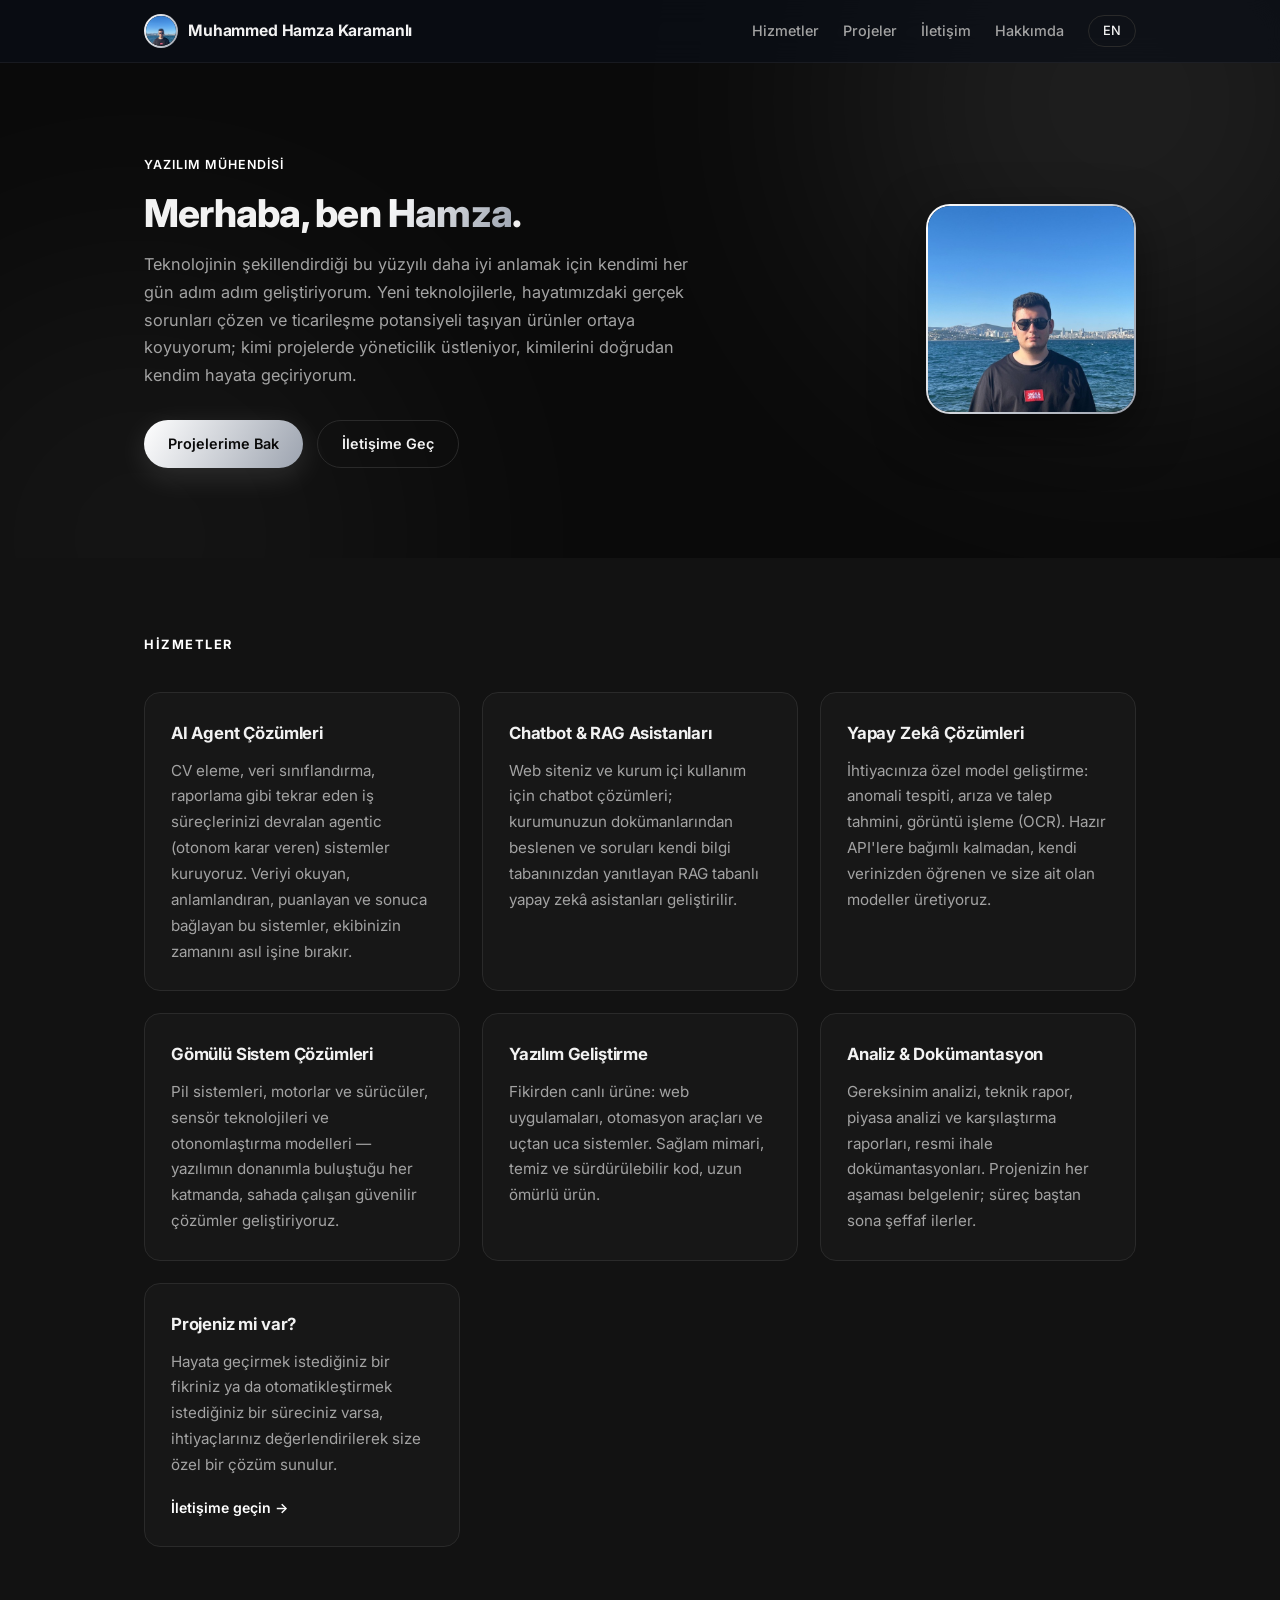
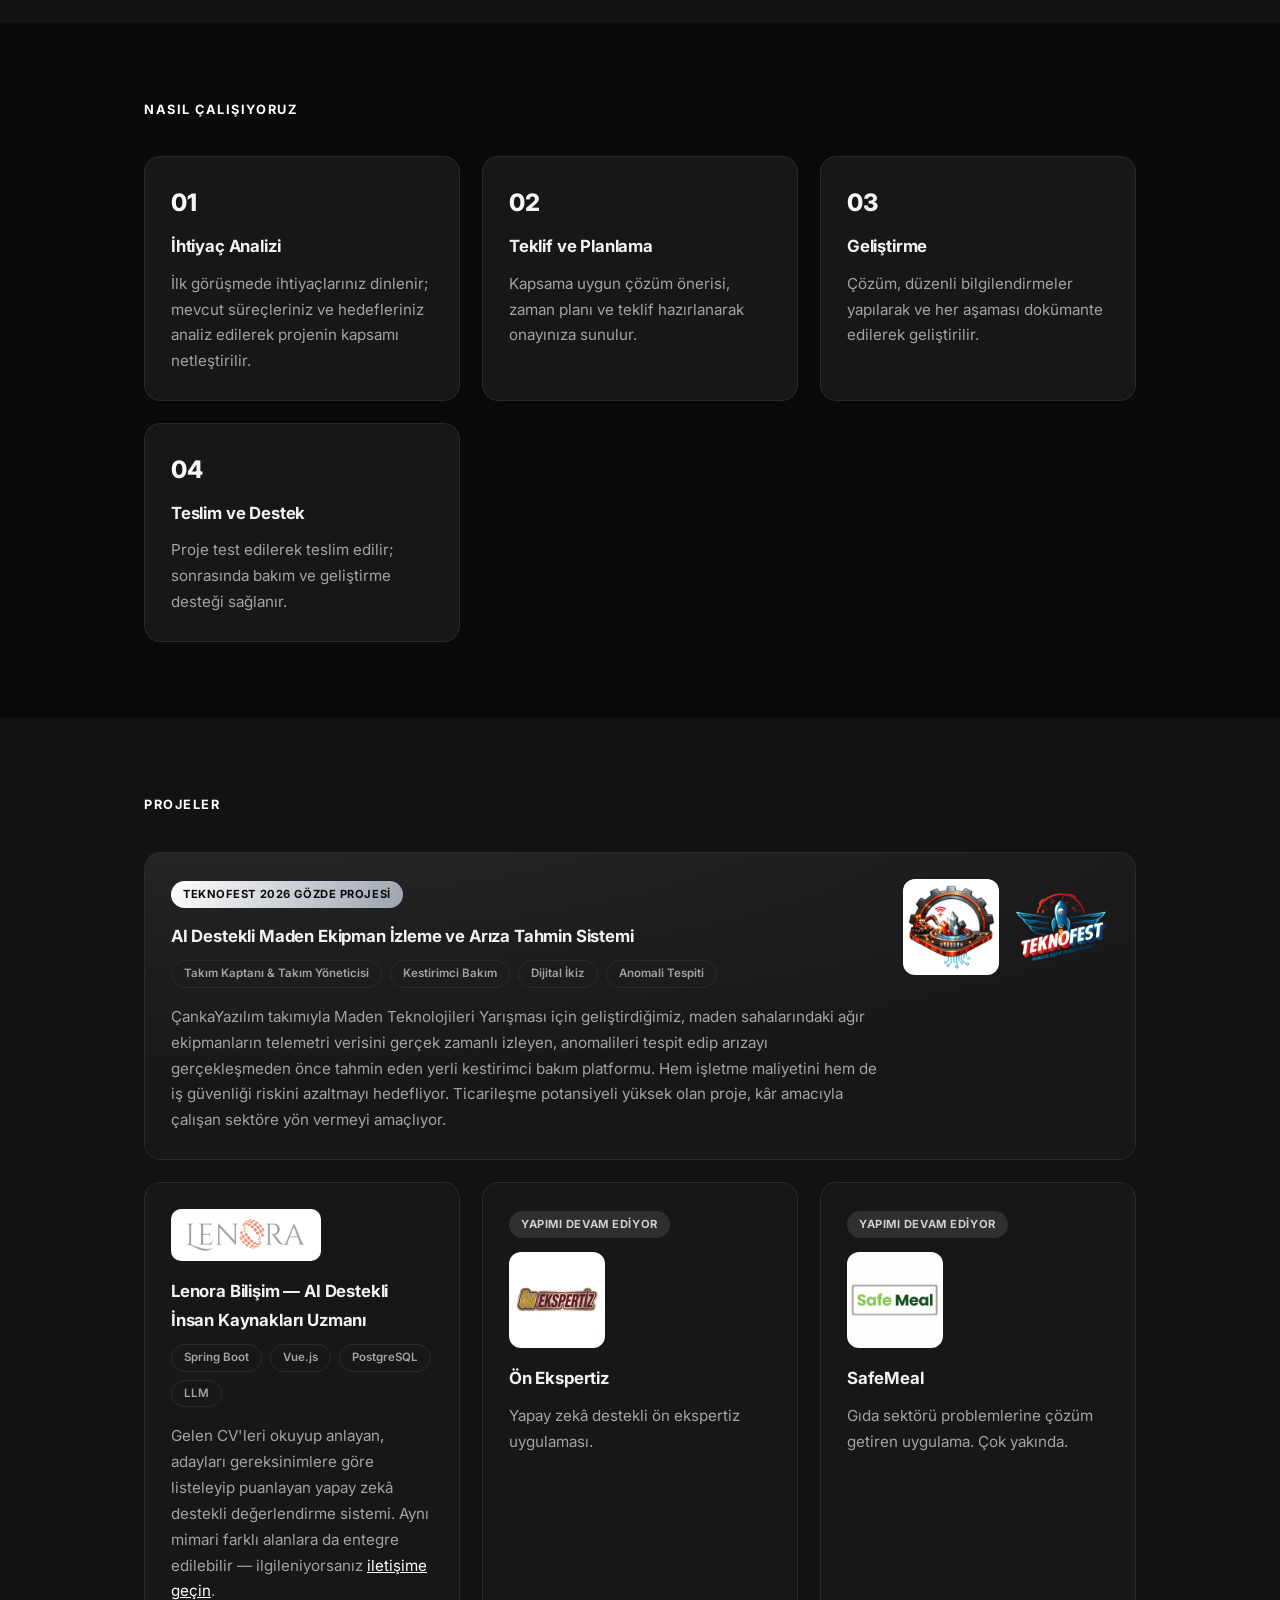
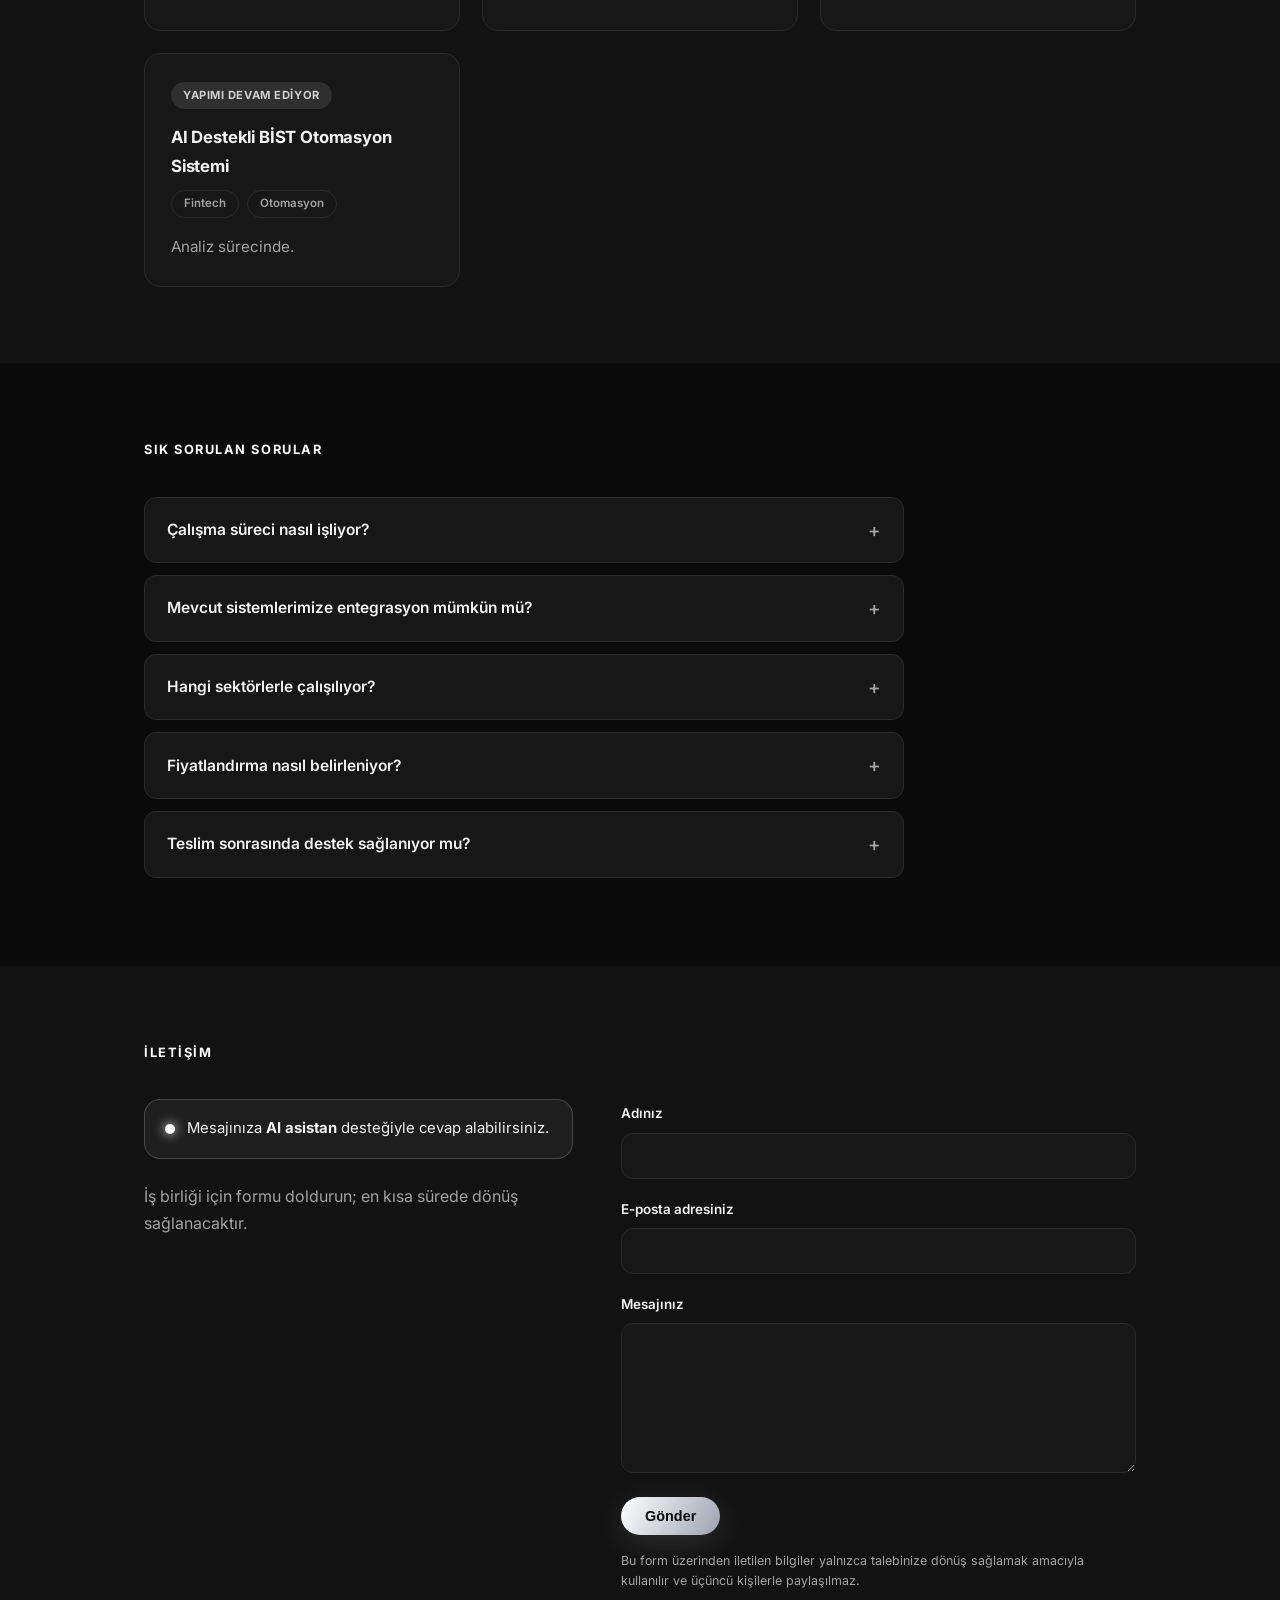
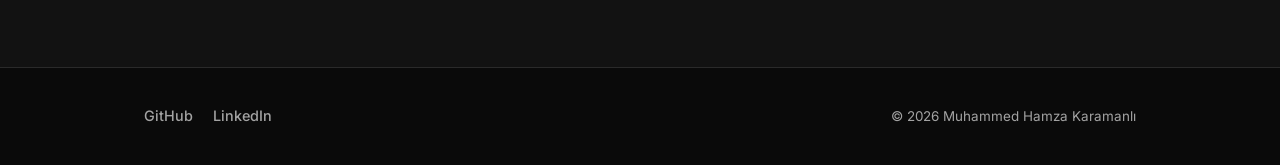
==== index.html @ 54dc90e9 "Kişisel website ilk sürüm: hizmetler, projeler, SSS, iletişim (TR+EN) Co-Authored-By: Claude Fable 5" ====
<!DOCTYPE html>
<html lang="tr">
<head>
  <meta charset="UTF-8">
  <meta name="viewport" content="width=device-width, initial-scale=1.0">
  <title>Muhammed Hamza Karamanlı</title>
  <meta name="description" content="Muhammed Hamza Karamanlı — Yazılım & Yapay Zekâ Çözümleri. AI agent sistemleri, chatbot & RAG asistanları, gömülü sistemler ve yazılım geliştirme hizmetleri.">
  <meta property="og:title" content="Muhammed Hamza Karamanlı — Yazılım &amp; Yapay Zekâ Çözümleri">
  <meta property="og:description" content="AI agent sistemleri, chatbot &amp; RAG asistanları, gömülü sistemler ve yazılım geliştirme hizmetleri.">
  <meta property="og:type" content="website">
  <meta property="og:url" content="https://krmnlhmza.github.io/">
  <meta property="og:image" content="https://krmnlhmza.github.io/assets/profil.jpg">
  <meta name="twitter:card" content="summary">
  <link rel="icon" type="image/svg+xml" href="assets/logo.svg">
  <link rel="preconnect" href="https://fonts.googleapis.com">
  <link rel="preconnect" href="https://fonts.gstatic.com" crossorigin>
  <link href="https://fonts.googleapis.com/css2?family=Inter:wght@400;500;600;700;800&display=swap" rel="stylesheet">
  <link rel="stylesheet" href="style.css">
</head>
<body>

<nav>
  <div class="container">
    <a class="brand" href="#">
      <img src="assets/profil.jpg" alt="Muhammed Hamza Karamanlı">
      Muhammed Hamza Karamanlı
    </a>
    <a href="#hizmetler">Hizmetler</a>
    <a href="#projeler">Projeler</a>
    <a href="#iletisim">İletişim</a>
    <a href="hakkimda.html">Hakkımda</a>
    <a class="lang" href="en/">EN</a>
  </div>
</nav>

<header class="hero">
  <div class="glow glow-1"></div>
  <div class="glow glow-2"></div>
  <div class="container hero-inner">
    <div class="hero-text">
      <span class="eyebrow">Yazılım Mühendisi</span>
      <h1>Merhaba, ben <span class="grad">Hamza</span>.</h1>
      <p class="subtitle">Teknolojinin şekillendirdiği bu yüzyılı daha iyi anlamak için kendimi her gün adım adım geliştiriyorum. Yeni teknolojilerle, hayatımızdaki gerçek sorunları çözen ve ticarileşme potansiyeli taşıyan ürünler ortaya koyuyorum; kimi projelerde yöneticilik üstleniyor, kimilerini doğrudan kendim hayata geçiriyorum.</p>
      <div class="cta">
        <a class="btn btn-primary" href="#projeler">Projelerime Bak</a>
        <a class="btn btn-ghost" href="#iletisim">İletişime Geç</a>
      </div>
    </div>
    <img class="profile-photo" src="assets/profil.jpg" alt="Muhammed Hamza Karamanlı">
  </div>
</header>

<section id="hizmetler" class="alt">
  <div class="container">
    <div class="section-head reveal">
      <div class="kicker">Hizmetler</div>
    </div>
    <div class="grid">
      <div class="card reveal">
        <h3>AI Agent Çözümleri</h3>
        <p class="desc">CV eleme, veri sınıflandırma, raporlama gibi tekrar eden iş süreçlerinizi devralan agentic (otonom karar veren) sistemler kuruyoruz. Veriyi okuyan, anlamlandıran, puanlayan ve sonuca bağlayan bu sistemler, ekibinizin zamanını asıl işine bırakır.</p>
      </div>
      <div class="card reveal">
        <h3>Chatbot &amp; RAG Asistanları</h3>
        <p class="desc">Web siteniz ve kurum içi kullanım için chatbot çözümleri; kurumunuzun dokümanlarından beslenen ve soruları kendi bilgi tabanınızdan yanıtlayan RAG tabanlı yapay zekâ asistanları geliştirilir.</p>
      </div>
      <div class="card reveal">
        <h3>Yapay Zekâ Çözümleri</h3>
        <p class="desc">İhtiyacınıza özel model geliştirme: anomali tespiti, arıza ve talep tahmini, görüntü işleme (OCR). Hazır API'lere bağımlı kalmadan, kendi verinizden öğrenen ve size ait olan modeller üretiyoruz.</p>
      </div>
      <div class="card reveal">
        <h3>Gömülü Sistem Çözümleri</h3>
        <p class="desc">Pil sistemleri, motorlar ve sürücüler, sensör teknolojileri ve otonomlaştırma modelleri — yazılımın donanımla buluştuğu her katmanda, sahada çalışan güvenilir çözümler geliştiriyoruz.</p>
      </div>
      <div class="card reveal">
        <h3>Yazılım Geliştirme</h3>
        <p class="desc">Fikirden canlı ürüne: web uygulamaları, otomasyon araçları ve uçtan uca sistemler. Sağlam mimari, temiz ve sürdürülebilir kod, uzun ömürlü ürün.</p>
      </div>
      <div class="card reveal">
        <h3>Analiz &amp; Dokümantasyon</h3>
        <p class="desc">Gereksinim analizi, teknik rapor, piyasa analizi ve karşılaştırma raporları, resmi ihale dokümantasyonları. Projenizin her aşaması belgelenir; süreç baştan sona şeffaf ilerler.</p>
      </div>
      <div class="card reveal">
        <h3>Projeniz mi var?</h3>
        <p class="desc">Hayata geçirmek istediğiniz bir fikriniz ya da otomatikleştirmek istediğiniz bir süreciniz varsa, ihtiyaçlarınız değerlendirilerek size özel bir çözüm sunulur.</p>
        <div class="links"><a href="#iletisim">İletişime geçin →</a></div>
      </div>
    </div>
  </div>
</section>

<section id="surec">
  <div class="container">
    <div class="section-head reveal">
      <div class="kicker">Nasıl Çalışıyoruz</div>
    </div>
    <div class="grid">
      <div class="card reveal">
        <div class="step-num">01</div>
        <h3>İhtiyaç Analizi</h3>
        <p class="desc">İlk görüşmede ihtiyaçlarınız dinlenir; mevcut süreçleriniz ve hedefleriniz analiz edilerek projenin kapsamı netleştirilir.</p>
      </div>
      <div class="card reveal">
        <div class="step-num">02</div>
        <h3>Teklif ve Planlama</h3>
        <p class="desc">Kapsama uygun çözüm önerisi, zaman planı ve teklif hazırlanarak onayınıza sunulur.</p>
      </div>
      <div class="card reveal">
        <div class="step-num">03</div>
        <h3>Geliştirme</h3>
        <p class="desc">Çözüm, düzenli bilgilendirmeler yapılarak ve her aşaması dokümante edilerek geliştirilir.</p>
      </div>
      <div class="card reveal">
        <div class="step-num">04</div>
        <h3>Teslim ve Destek</h3>
        <p class="desc">Proje test edilerek teslim edilir; sonrasında bakım ve geliştirme desteği sağlanır.</p>
      </div>
    </div>
  </div>
</section>

<section id="projeler" class="alt">
  <div class="container">
    <div class="section-head reveal">
      <div class="kicker">Projeler</div>
    </div>
    <div class="grid">

      <div class="card featured reveal">
        <div class="card-top">
          <div class="text">
            <div><span class="badge">TEKNOFEST 2026 Gözde Projesi</span></div>
            <h3>AI Destekli Maden Ekipman İzleme ve Arıza Tahmin Sistemi</h3>
            <div class="chips">
              <span class="chip">Takım Kaptanı &amp; Takım Yöneticisi</span>
              <span class="chip">Kestirimci Bakım</span>
              <span class="chip">Dijital İkiz</span>
              <span class="chip">Anomali Tespiti</span>
            </div>
            <p class="desc">ÇankaYazılım takımıyla Maden Teknolojileri Yarışması için geliştirdiğimiz, maden sahalarındaki ağır ekipmanların telemetri verisini gerçek zamanlı izleyen, anomalileri tespit edip arızayı gerçekleşmeden önce tahmin eden yerli kestirimci bakım platformu. Hem işletme maliyetini hem de iş güvenliği riskini azaltmayı hedefliyor. Ticarileşme potansiyeli yüksek olan proje, kâr amacıyla çalışan sektöre yön vermeyi amaçlıyor.</p>
          </div>
          <div class="logo-row">
            <img class="project-logo" src="assets/maden-proje-logo.jpg" alt="Proje logosu">
            <img class="project-logo" src="assets/teknofest-logo.png" alt="TEKNOFEST logosu">
          </div>
        </div>
      </div>

      <div class="card reveal">
        <img class="company-logo card-logo-top" src="assets/lenora-logo.png" alt="Lenora Bilişim logosu">
        <h3>Lenora Bilişim — AI Destekli İnsan Kaynakları Uzmanı</h3>
        <div class="chips">
          <span class="chip">Spring Boot</span>
          <span class="chip">Vue.js</span>
          <span class="chip">PostgreSQL</span>
          <span class="chip">LLM</span>
        </div>
        <p class="desc">Gelen CV'leri okuyup anlayan, adayları gereksinimlere göre listeleyip puanlayan yapay zekâ destekli değerlendirme sistemi. Aynı mimari farklı alanlara da entegre edilebilir — ilgileniyorsanız <a href="#iletisim" style="color: var(--accent);">iletişime geçin</a>.</p>
      </div>

      <div class="card reveal">
        <div><span class="badge soft">Yapımı Devam Ediyor</span></div>
        <img class="project-logo card-logo-top" src="assets/on-ekspertiz-logo.png" alt="Ön Ekspertiz logosu">
        <h3>Ön Ekspertiz</h3>
        <p class="desc">Yapay zekâ destekli ön ekspertiz uygulaması.</p>
      </div>

      <div class="card reveal">
        <div><span class="badge soft">Yapımı Devam Ediyor</span></div>
        <img class="project-logo card-logo-top" src="assets/safemeal-logo.png" alt="SafeMeal logosu">
        <h3>SafeMeal</h3>
        <p class="desc">Gıda sektörü problemlerine çözüm getiren uygulama. Çok yakında.</p>
      </div>

      <div class="card reveal">
        <div><span class="badge soft">Yapımı Devam Ediyor</span></div>
        <h3>AI Destekli BİST Otomasyon Sistemi</h3>
        <div class="chips">
          <span class="chip">Fintech</span>
          <span class="chip">Otomasyon</span>
        </div>
        <p class="desc">Analiz sürecinde.</p>
      </div>

    </div>
  </div>
</section>

<section id="sss">
  <div class="container">
    <div class="section-head reveal">
      <div class="kicker">Sık Sorulan Sorular</div>
    </div>
    <div class="reveal" style="max-width: 760px;">
      <details class="faq">
        <summary>Çalışma süreci nasıl işliyor?</summary>
        <p>Süreç ihtiyaç analiziyle başlar; kapsam netleştikten sonra teklif sunulur ve onay sonrasında geliştirme aşamasına geçilir. Detaylar için "Nasıl Çalışıyoruz" bölümünü inceleyebilirsiniz.</p>
      </details>
      <details class="faq">
        <summary>Mevcut sistemlerimize entegrasyon mümkün mü?</summary>
        <p>Evet. Çözümler, kullanmakta olduğunuz yazılım ve donanım altyapısına entegre edilecek şekilde tasarlanır.</p>
      </details>
      <details class="faq">
        <summary>Hangi sektörlerle çalışılıyor?</summary>
        <p>Çözümler sektörden bağımsızdır; bugüne kadar madencilik, insan kaynakları, gıda ve finans alanlarında projeler geliştirilmiştir.</p>
      </details>
      <details class="faq">
        <summary>Fiyatlandırma nasıl belirleniyor?</summary>
        <p>Fiyat, ihtiyaç analizi sonrasında projenin kapsamına ve süresine göre belirlenir; her proje için özel teklif sunulur.</p>
      </details>
      <details class="faq">
        <summary>Teslim sonrasında destek sağlanıyor mu?</summary>
        <p>Evet. Teslim sonrasında bakım, hata giderme ve geliştirme desteği sağlanır.</p>
      </details>
    </div>
  </div>
</section>

<section id="iletisim" class="alt">
  <div class="container">
    <div class="section-head reveal">
      <div class="kicker">İletişim</div>
    </div>
    <div class="contact-wrap">
      <div class="reveal">
        <div class="note">
          <span class="dot"></span>
          <span>Mesajınıza <strong>AI asistan</strong> desteğiyle cevap alabilirsiniz.</span>
        </div>
        <p>İş birliği için formu doldurun; en kısa sürede dönüş sağlanacaktır.</p>
      </div>
      <!-- Formspree: https://formspree.io adresinden ücretsiz hesap açıp form ID'nizi aşağıdaki action'a yazın -->
      <form class="reveal" action="https://formspree.io/f/FORM_ID_BURAYA" method="POST">
        <div>
          <label for="name">Adınız</label>
          <input type="text" id="name" name="name" required>
        </div>
        <div>
          <label for="email">E-posta adresiniz</label>
          <input type="email" id="email" name="email" required>
        </div>
        <div>
          <label for="message">Mesajınız</label>
          <textarea id="message" name="message" required></textarea>
        </div>
        <button class="btn btn-primary" type="submit">Gönder</button>
        <p class="form-note">Bu form üzerinden iletilen bilgiler yalnızca talebinize dönüş sağlamak amacıyla kullanılır ve üçüncü kişilerle paylaşılmaz.</p>
      </form>
    </div>
  </div>
</section>

<footer>
  <div class="container">
    <a href="https://github.com/krmnlhmza" target="_blank" rel="noopener">GitHub</a>
    <a href="https://www.linkedin.com/in/krmnlhmza" target="_blank" rel="noopener">LinkedIn</a>
    <span class="copy">© 2026 Muhammed Hamza Karamanlı</span>
  </div>
</footer>

<script>
  const observer = new IntersectionObserver((entries) => {
    entries.forEach((e) => {
      if (e.isIntersecting) {
        e.target.classList.add("visible");
        observer.unobserve(e.target);
      }
    });
  }, { threshold: 0.12 });
  document.querySelectorAll(".reveal").forEach((el) => observer.observe(el));
</script>

</body>
</html>
---- style.css ----
/* Modern koyu tema portföy — Muhammed Hamza Karamanlı */
:root {
  --bg: #0a0a0a;
  --bg-soft: #121212;
  --card: #171717;
  --card-border: #2a2a2a;
  --text: #f2f2f2;
  --muted: #a3a3a3;
  --accent: #ffffff;
  --accent-2: #cfcfcf;
  --gradient: linear-gradient(120deg, #ffffff, #9ca3af);
  --maxw: 1040px;
  --radius: 16px;
}

* { box-sizing: border-box; margin: 0; padding: 0; }

html { scroll-behavior: smooth; }

body {
  font-family: "Inter", "Segoe UI", -apple-system, BlinkMacSystemFont, sans-serif;
  background: var(--bg);
  color: var(--text);
  line-height: 1.7;
  font-size: 16px;
  overflow-x: hidden;
}

::selection { background: rgba(255, 255, 255, .25); }

.container {
  max-width: var(--maxw);
  margin: 0 auto;
  padding: 0 24px;
  width: 100%;
}

/* ---------- Nav ---------- */
nav {
  position: fixed;
  top: 0; left: 0; right: 0;
  z-index: 100;
  backdrop-filter: blur(14px);
  -webkit-backdrop-filter: blur(14px);
  background: rgba(11, 15, 23, .72);
  border-bottom: 1px solid rgba(255, 255, 255, .06);
}

nav .container {
  display: flex;
  align-items: center;
  gap: 8px 24px;
  height: 62px;
  flex-wrap: wrap;
}

nav .brand {
  display: inline-flex;
  align-items: center;
  gap: 10px;
  font-weight: 700;
  font-size: .98rem;
  letter-spacing: -.01em;
  text-decoration: none;
  color: var(--text);
  margin-right: auto;
}

nav .brand img {
  height: 34px;
  width: 34px;
  border-radius: 50%;
  object-fit: cover;
  border: 2px solid transparent;
  background:
    linear-gradient(var(--bg), var(--bg)) padding-box,
    var(--gradient) border-box;
}

nav a {
  color: var(--muted);
  text-decoration: none;
  font-size: .9rem;
  font-weight: 500;
  transition: color .2s;
}

nav a:hover { color: var(--text); }

nav .lang {
  border: 1px solid var(--card-border);
  border-radius: 999px;
  padding: 4px 14px;
  color: var(--text);
  font-size: .8rem;
  transition: border-color .2s, background .2s;
}

nav .lang:hover { border-color: var(--accent); background: rgba(255,255,255,.06); }

/* ---------- Hero ---------- */
header.hero {
  position: relative;
  padding: 150px 0 90px;
  overflow: hidden;
}

.glow {
  position: absolute;
  width: 560px; height: 560px;
  border-radius: 50%;
  filter: blur(130px);
  opacity: .1;
  pointer-events: none;
}

.glow-1 { background: #d4d4d4; top: -180px; right: -120px; }
.glow-2 { background: #737373; bottom: -260px; left: -140px; }

.hero-inner {
  display: flex;
  align-items: center;
  gap: 56px;
  position: relative;
  z-index: 1;
}

.hero-text { flex: 1; }

.eyebrow {
  display: inline-block;
  font-size: .78rem;
  font-weight: 600;
  letter-spacing: .08em;
  text-transform: uppercase;
  color: var(--accent);
  margin-bottom: 14px;
}

.hero-text h1 {
  font-size: clamp(1.45rem, 4.2vw, 2.4rem);
  font-weight: 800;
  letter-spacing: -.02em;
  line-height: 1.25;
  margin-bottom: 14px;
}

.hero-text h1 .grad {
  background: var(--gradient);
  -webkit-background-clip: text;
  background-clip: text;
  color: transparent;
  white-space: nowrap;
}

.hero-text .subtitle {
  color: var(--muted);
  font-size: 1.02rem;
  max-width: 560px;
  margin-bottom: 30px;
}

.profile-photo {
  width: 210px;
  height: 210px;
  object-fit: cover;
  border-radius: 24px;
  border: 2px solid transparent;
  background:
    linear-gradient(var(--bg), var(--bg)) padding-box,
    var(--gradient) border-box;
  box-shadow: 0 18px 50px rgba(0, 0, 0, .5);
  flex-shrink: 0;
}

.cta {
  display: flex;
  gap: 14px;
  flex-wrap: wrap;
}

.btn {
  display: inline-flex;
  align-items: center;
  gap: 8px;
  padding: 11px 24px;
  border-radius: 999px;
  font-weight: 600;
  font-size: .9rem;
  text-decoration: none;
  transition: transform .2s, box-shadow .2s, background .2s, border-color .2s;
}

.btn-primary {
  background: var(--gradient);
  color: #0a0a0a;
  box-shadow: 0 8px 30px rgba(255, 255, 255, .12);
}

.btn-primary:hover { transform: translateY(-2px); box-shadow: 0 12px 36px rgba(255,255,255,.2); }

.btn-ghost {
  border: 1px solid var(--card-border);
  color: var(--text);
}

.btn-ghost:hover { border-color: var(--accent); background: rgba(255,255,255,.06); transform: translateY(-2px); }

/* ---------- Bölümler ---------- */
section {
  padding: 76px 0;
  scroll-margin-top: 66px;
}

section.alt { background: var(--bg-soft); }

.section-head { margin-bottom: 36px; }

.section-head .kicker {
  font-size: .8rem;
  font-weight: 700;
  letter-spacing: .12em;
  text-transform: uppercase;
  color: var(--accent);
}

p { color: var(--muted); }

p strong, li strong { color: var(--text); }

/* ---------- Kartlar ---------- */
.grid {
  display: grid;
  grid-template-columns: repeat(auto-fit, minmax(300px, 1fr));
  gap: 22px;
}

.card {
  background: var(--card);
  border: 1px solid var(--card-border);
  border-radius: var(--radius);
  padding: 26px;
  transition: transform .25s, border-color .25s, box-shadow .25s;
  display: flex;
  flex-direction: column;
}

.card:hover {
  transform: translateY(-5px);
  border-color: rgba(255, 255, 255, .35);
  box-shadow: 0 18px 44px rgba(0, 0, 0, .45);
}

.card.featured {
  grid-column: 1 / -1;
  background:
    radial-gradient(1200px 300px at 10% -20%, rgba(255,255,255,.07), transparent),
    var(--card);
}

.card h3 {
  font-size: 1.05rem;
  font-weight: 700;
  letter-spacing: -.01em;
  margin-bottom: 10px;
  color: var(--text);
}

.card .desc { flex: 1; margin-bottom: 18px; font-size: .95rem; }

.card .desc:last-child { margin-bottom: 0; }

.card-top {
  display: flex;
  align-items: flex-start;
  justify-content: space-between;
  gap: 20px;
}

.card-top .text { flex: 1; min-width: 220px; }

.project-logo {
  height: 96px;
  width: auto;
  max-width: 150px;
  object-fit: contain;
  border-radius: 12px;
  flex-shrink: 0;
}

.logo-row {
  display: flex;
  align-items: center;
  gap: 14px;
  flex-shrink: 0;
}

.badge {
  display: inline-block;
  font-size: .7rem;
  font-weight: 700;
  letter-spacing: .05em;
  text-transform: uppercase;
  background: var(--gradient);
  color: #0a0a0a;
  border-radius: 999px;
  padding: 4px 12px;
  margin-bottom: 14px;
}

.badge.soft {
  background: rgba(255, 255, 255, .1);
  color: var(--accent-2);
}

.chips { display: flex; flex-wrap: wrap; gap: 8px; margin-bottom: 16px; }

.chip {
  font-size: .72rem;
  font-weight: 600;
  color: var(--muted);
  border: 1px solid var(--card-border);
  border-radius: 999px;
  padding: 3px 12px;
}

.card .links { display: flex; gap: 18px; flex-wrap: wrap; }

.card .links a {
  color: var(--accent);
  font-weight: 600;
  font-size: .88rem;
  text-decoration: none;
}

.card .links a:hover { text-decoration: underline; }

/* Kart içi üstte duran logo */
.card-logo-top {
  align-self: flex-start;
  margin-bottom: 16px;
}

/* ---------- Süreç adımları ---------- */
.step-num {
  font-size: 1.5rem;
  font-weight: 800;
  background: var(--gradient);
  -webkit-background-clip: text;
  background-clip: text;
  color: transparent;
  margin-bottom: 8px;
}

/* ---------- SSS ---------- */
details.faq {
  background: var(--card);
  border: 1px solid var(--card-border);
  border-radius: 12px;
  padding: 16px 22px;
  margin-bottom: 12px;
}

details.faq summary {
  cursor: pointer;
  font-weight: 600;
  color: var(--text);
  font-size: .97rem;
  list-style: none;
  display: flex;
  align-items: center;
  justify-content: space-between;
  gap: 16px;
}

details.faq summary::-webkit-details-marker { display: none; }

details.faq summary::after {
  content: "+";
  color: var(--muted);
  font-size: 1.2rem;
  font-weight: 500;
  flex-shrink: 0;
}

details.faq[open] summary::after { content: "−"; }

details.faq p { margin-top: 12px; font-size: .93rem; }

/* ---------- Form alt notu ---------- */
.form-note {
  font-size: .78rem;
  color: var(--muted);
  line-height: 1.6;
}

/* ---------- Zaman çizelgesi (deneyim) ---------- */
.timeline { position: relative; padding-left: 30px; }

.timeline::before {
  content: "";
  position: absolute;
  left: 7px; top: 6px; bottom: 6px;
  width: 2px;
  background: linear-gradient(var(--accent), var(--accent-2));
  border-radius: 2px;
  opacity: .5;
}

.timeline .item { position: relative; padding-bottom: 36px; }

.timeline .item:last-child { padding-bottom: 0; }

.timeline .item::before {
  content: "";
  position: absolute;
  left: -30px; top: 7px;
  width: 16px; height: 16px;
  border-radius: 50%;
  background: var(--bg);
  border: 3px solid var(--accent);
}

.timeline .item-row {
  display: flex;
  align-items: center;
  justify-content: space-between;
  gap: 20px;
}

.company-logo {
  height: 52px;
  width: auto;
  max-width: 150px;
  object-fit: contain;
  border-radius: 10px;
  flex-shrink: 0;
  background: #ffffff;
  padding: 6px 12px;
}

.timeline h3 { font-size: 1.02rem; font-weight: 700; color: var(--text); }

.timeline .meta {
  font-size: .84rem;
  color: var(--accent);
  font-weight: 600;
  margin: 4px 0 8px;
}

/* ---------- İletişim ---------- */
.contact-wrap {
  display: grid;
  grid-template-columns: 1fr 1.2fr;
  gap: 48px;
  align-items: start;
}

.note {
  display: flex;
  align-items: flex-start;
  gap: 12px;
  background: rgba(255, 255, 255, .05);
  border: 1px solid rgba(255, 255, 255, .18);
  border-radius: var(--radius);
  padding: 16px 20px;
  color: var(--text);
  font-size: .93rem;
  margin-bottom: 24px;
}

.note .dot {
  flex-shrink: 0;
  width: 10px; height: 10px;
  margin-top: 8px;
  border-radius: 50%;
  background: var(--accent);
  box-shadow: 0 0 12px var(--accent);
  animation: pulse 2s infinite;
}

@keyframes pulse {
  0%, 100% { opacity: 1; }
  50% { opacity: .35; }
}

form { display: flex; flex-direction: column; gap: 16px; }

label { font-size: .84rem; font-weight: 600; color: var(--text); }

input, textarea {
  width: 100%;
  margin-top: 6px;
  padding: 13px 16px;
  background: var(--card);
  border: 1px solid var(--card-border);
  border-radius: 12px;
  color: var(--text);
  font-family: inherit;
  font-size: .93rem;
  transition: border-color .2s, box-shadow .2s;
}

input:focus, textarea:focus {
  outline: none;
  border-color: var(--accent);
  box-shadow: 0 0 0 3px rgba(255, 255, 255, .1);
}

textarea { min-height: 150px; resize: vertical; }

form button {
  align-self: flex-start;
  border: none;
  cursor: pointer;
}

/* ---------- Footer ---------- */
footer {
  border-top: 1px solid var(--card-border);
  padding: 36px 0;
}

footer .container {
  display: flex;
  align-items: center;
  gap: 20px;
  flex-wrap: wrap;
}

footer a {
  color: var(--muted);
  text-decoration: none;
  font-weight: 500;
  font-size: .9rem;
  transition: color .2s;
}

footer a:hover { color: var(--accent); }

footer .copy { margin-left: auto; color: var(--muted); font-size: .84rem; }

/* ---------- Açılış animasyonu ---------- */
.reveal {
  opacity: 0;
  transform: translateY(26px);
  transition: opacity .7s ease, transform .7s ease;
}

.reveal.visible { opacity: 1; transform: none; }

/* ---------- Responsive ---------- */
@media (max-width: 760px) {
  .contact-wrap { grid-template-columns: 1fr; gap: 28px; }
  header.hero { padding: 130px 0 70px; }
  .hero-inner { flex-direction: column-reverse; align-items: flex-start; gap: 30px; }
  .profile-photo { width: 150px; height: 150px; }
  nav .container { height: auto; padding-top: 12px; padding-bottom: 12px; }
  section { padding: 56px 0; scroll-margin-top: 110px; }
  .card-top { flex-direction: column-reverse; }
  .project-logo { height: 72px; }
}
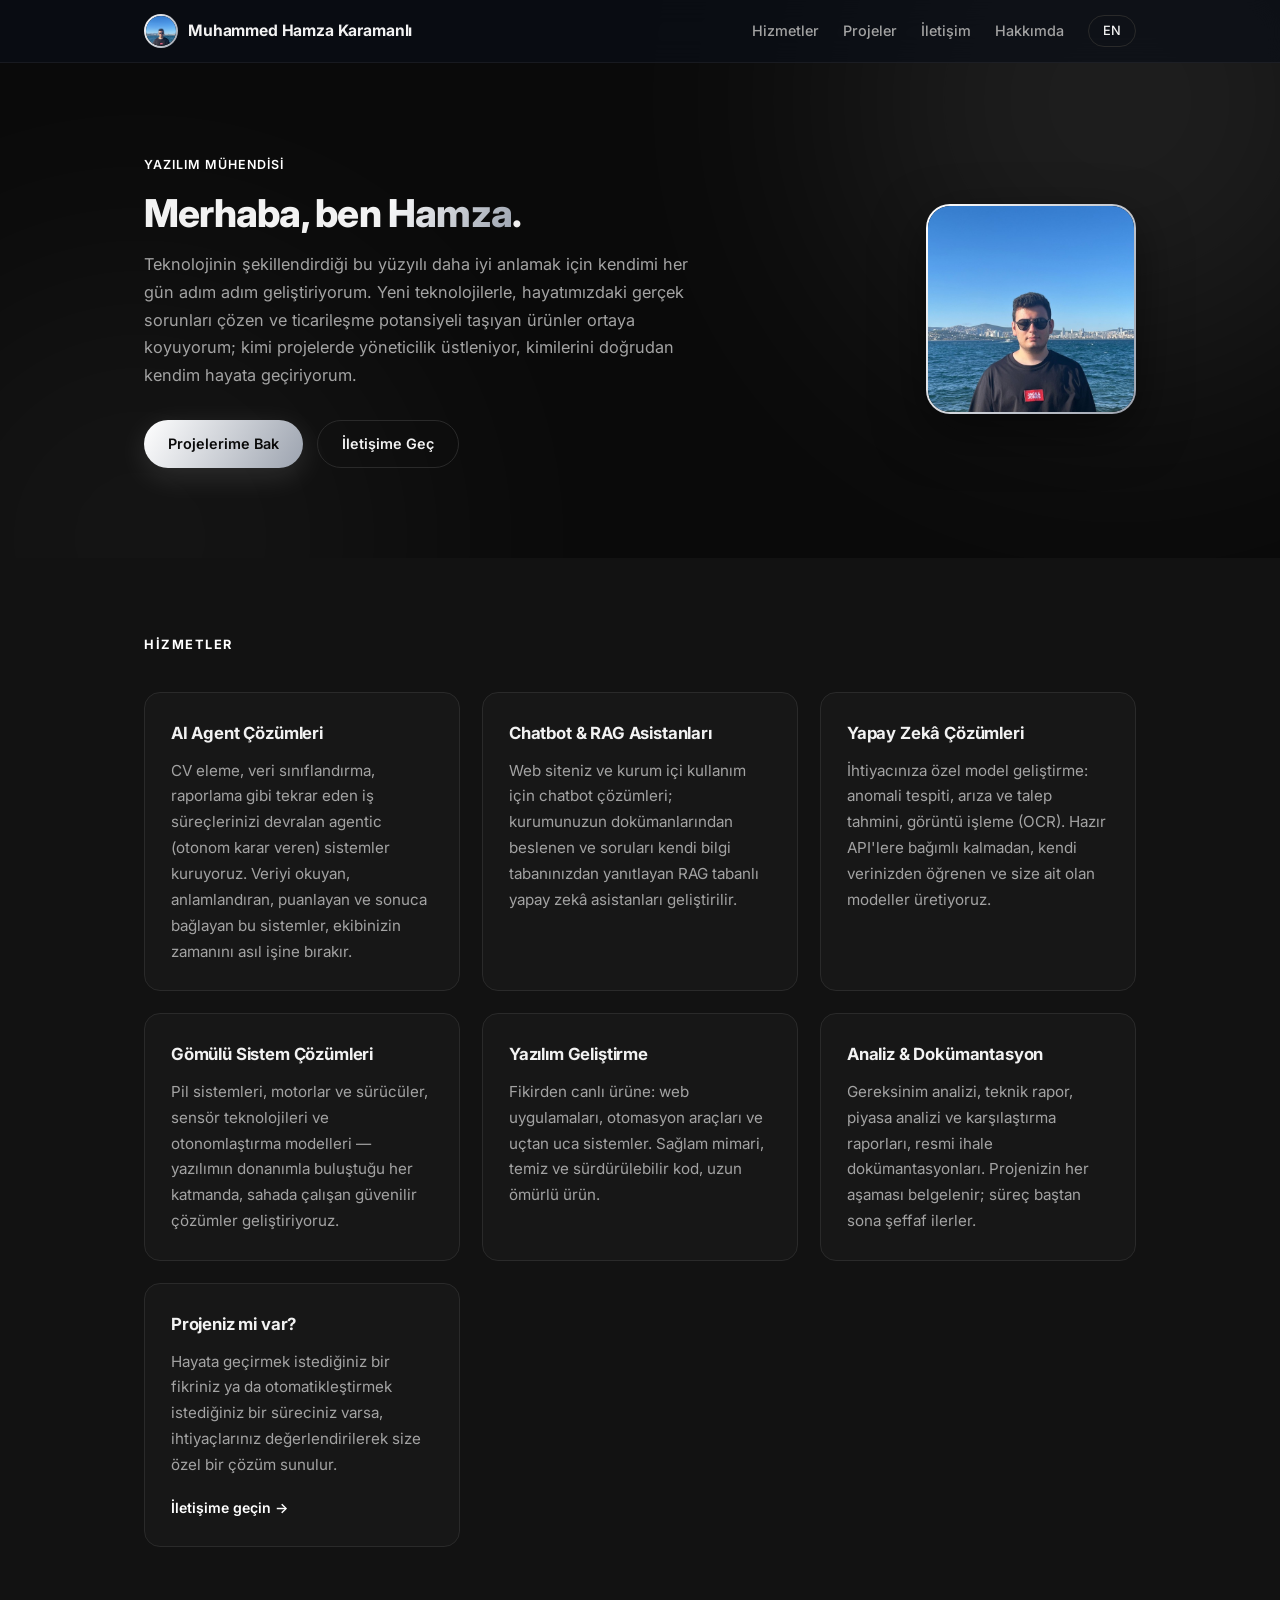
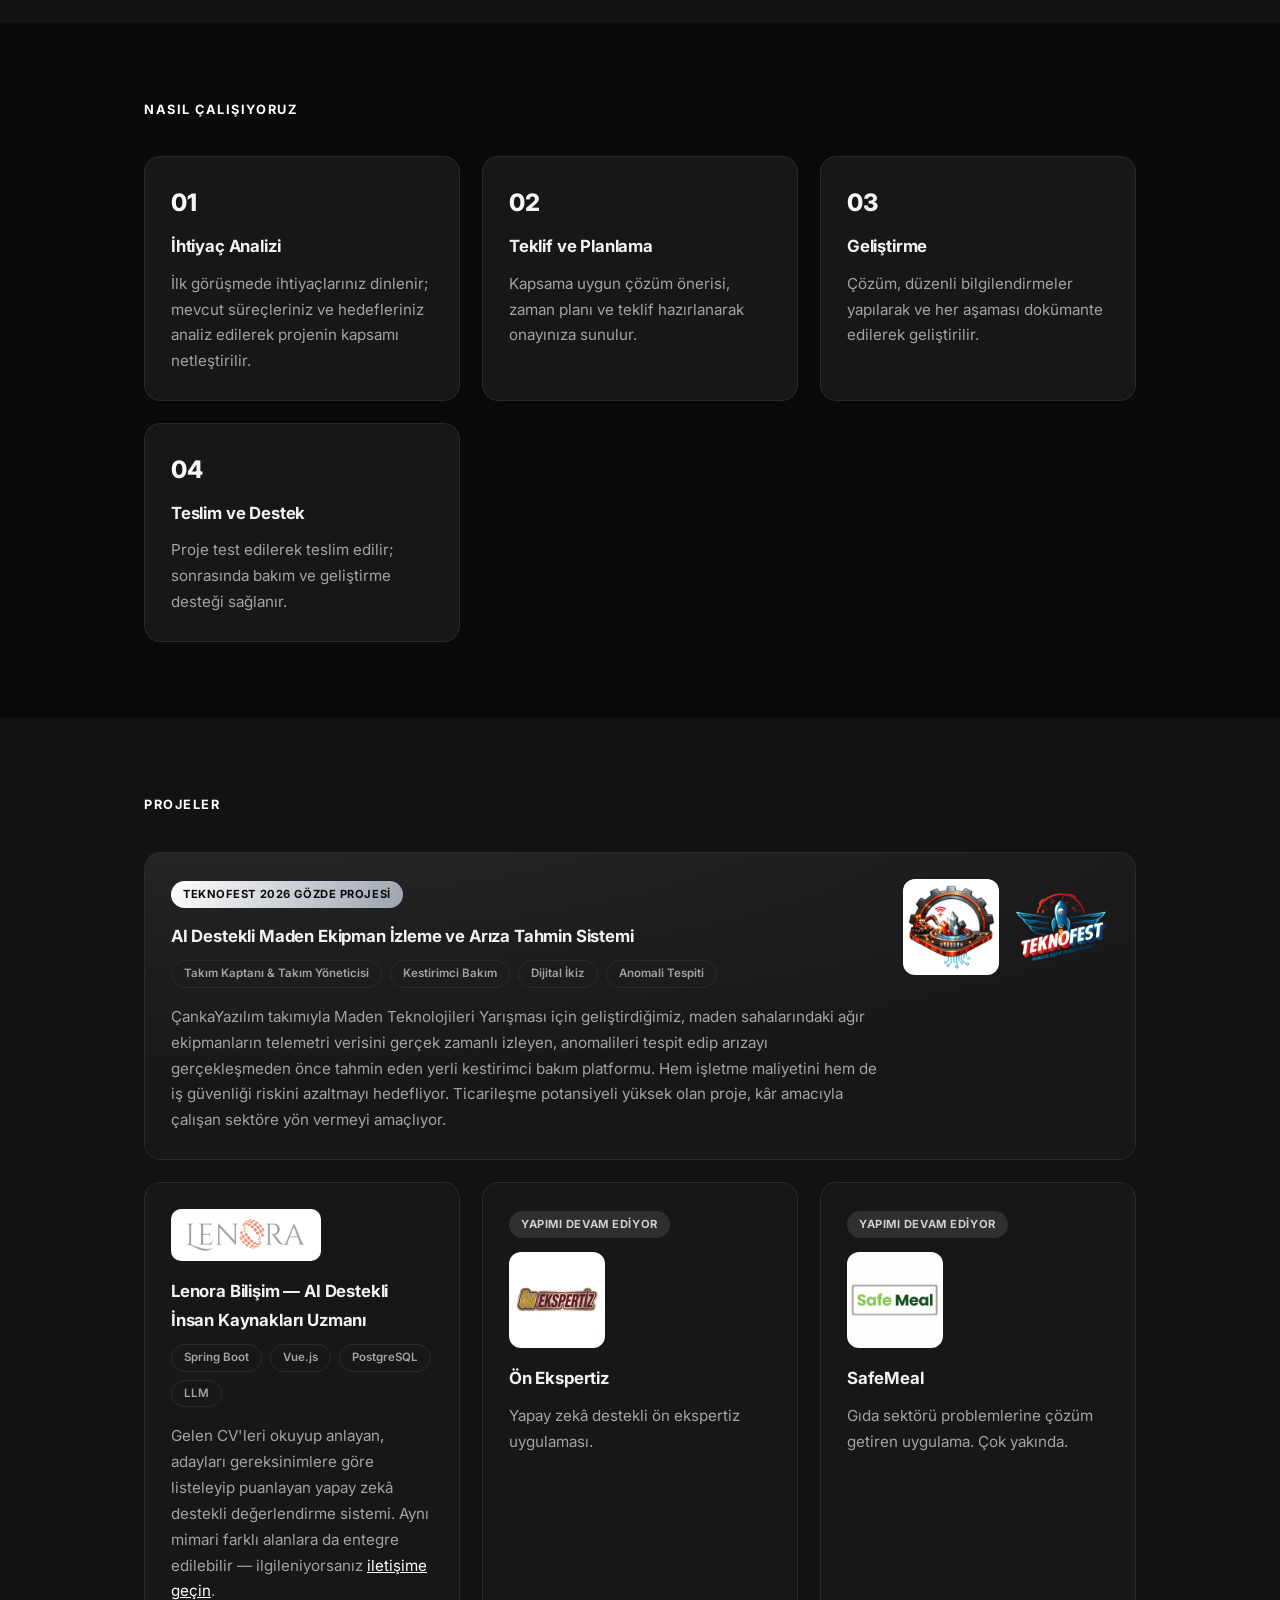
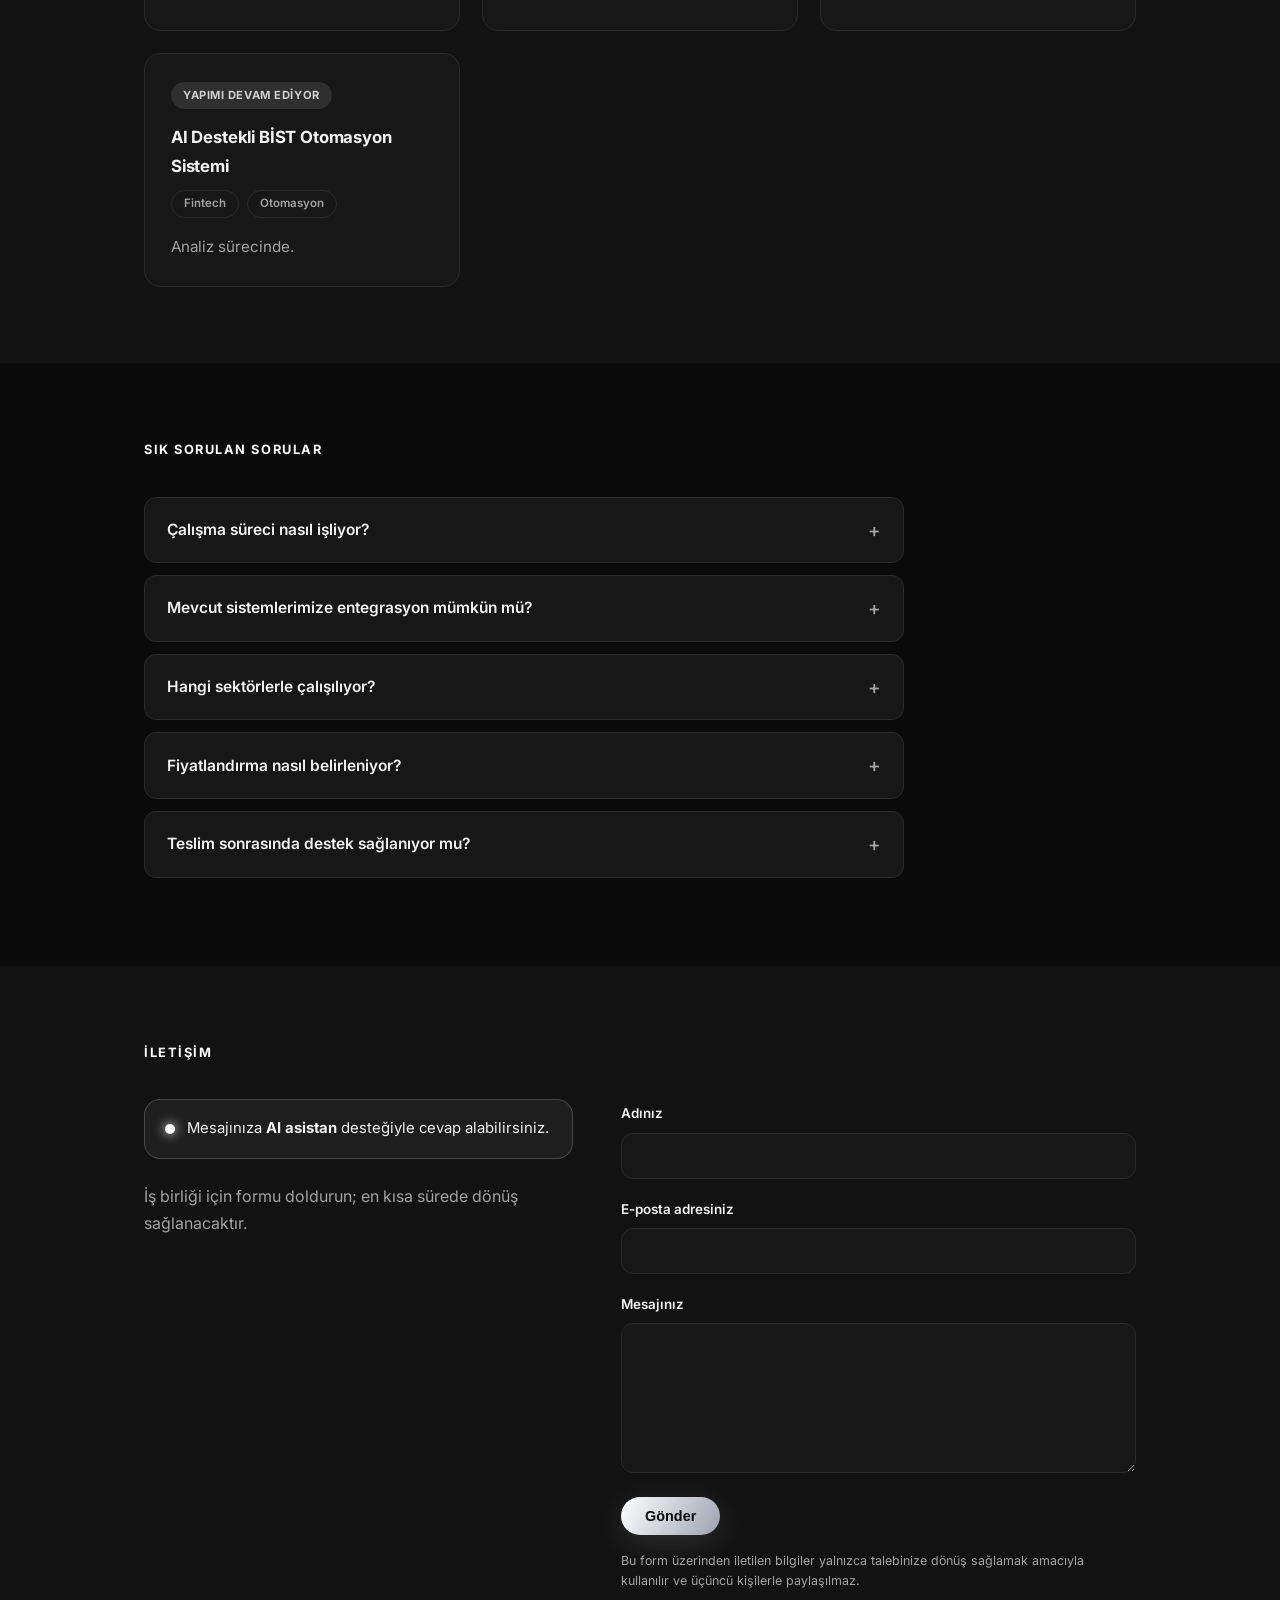
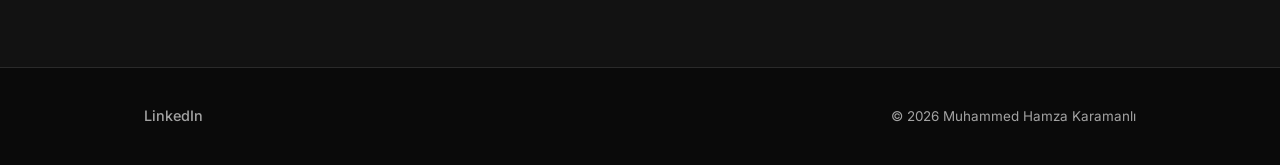
==== commit cd690a7c: "Footer'dan GitHub linki kaldırıldı Co-Authored-By: Claude Fable 5 <noreply@anthropic.com>" ====
--- a/index.html
+++ b/index.html
@@ -252,7 +252,6 @@
 
 <footer>
   <div class="container">
-    <a href="https://github.com/krmnlhmza" target="_blank" rel="noopener">GitHub</a>
     <a href="https://www.linkedin.com/in/krmnlhmza" target="_blank" rel="noopener">LinkedIn</a>
     <span class="copy">© 2026 Muhammed Hamza Karamanlı</span>
   </div>
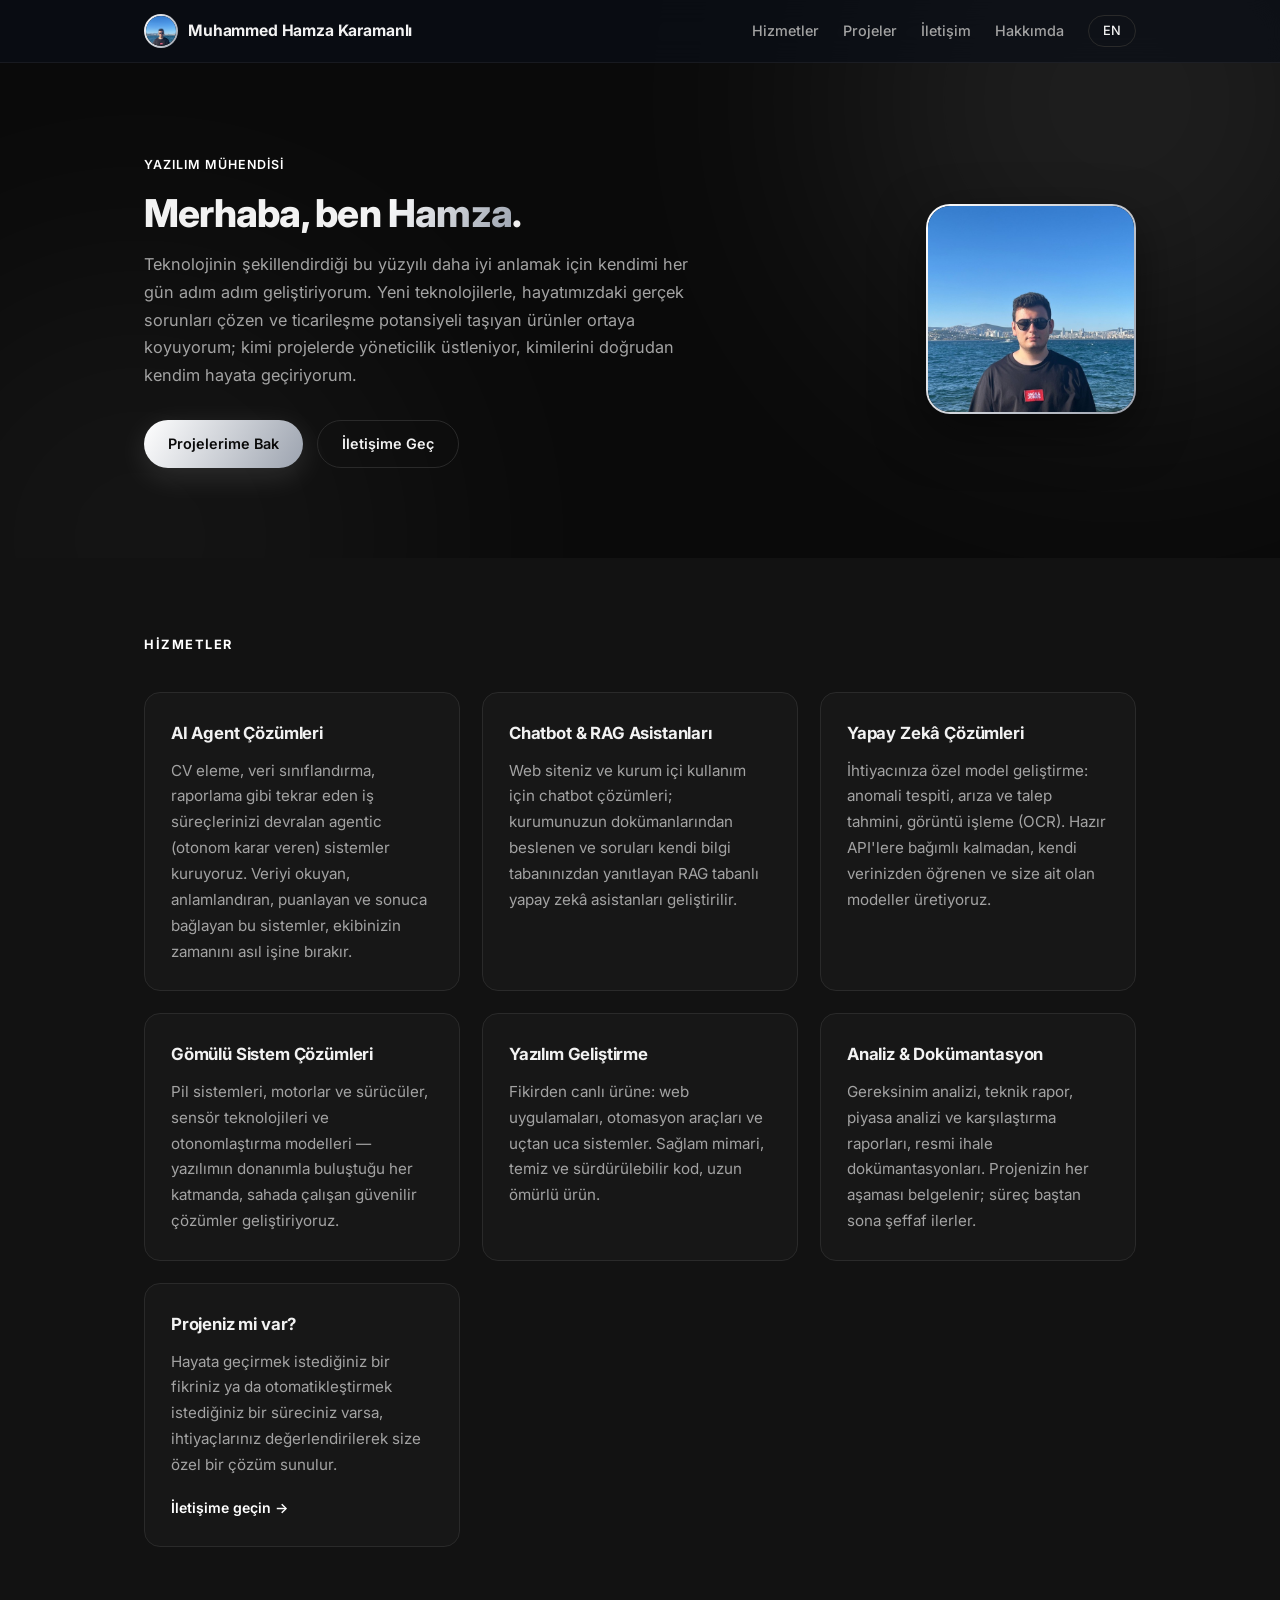
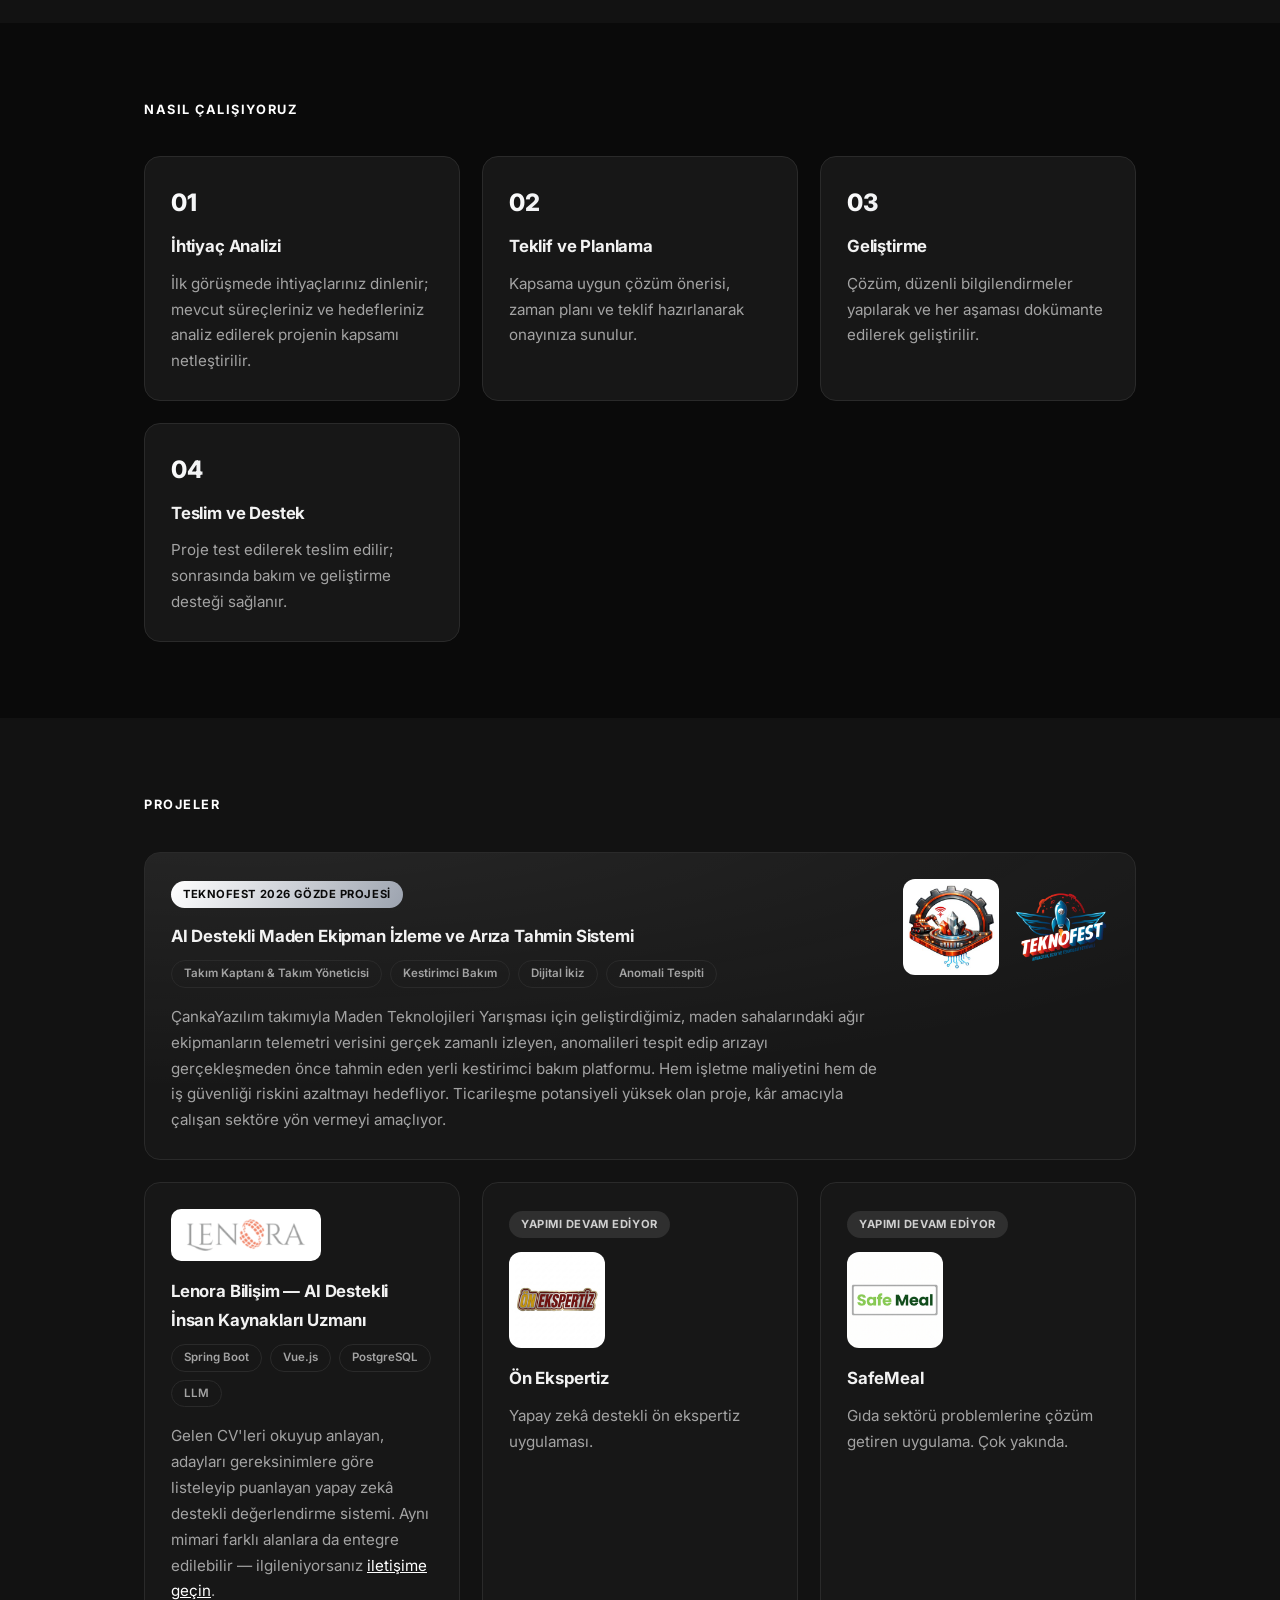
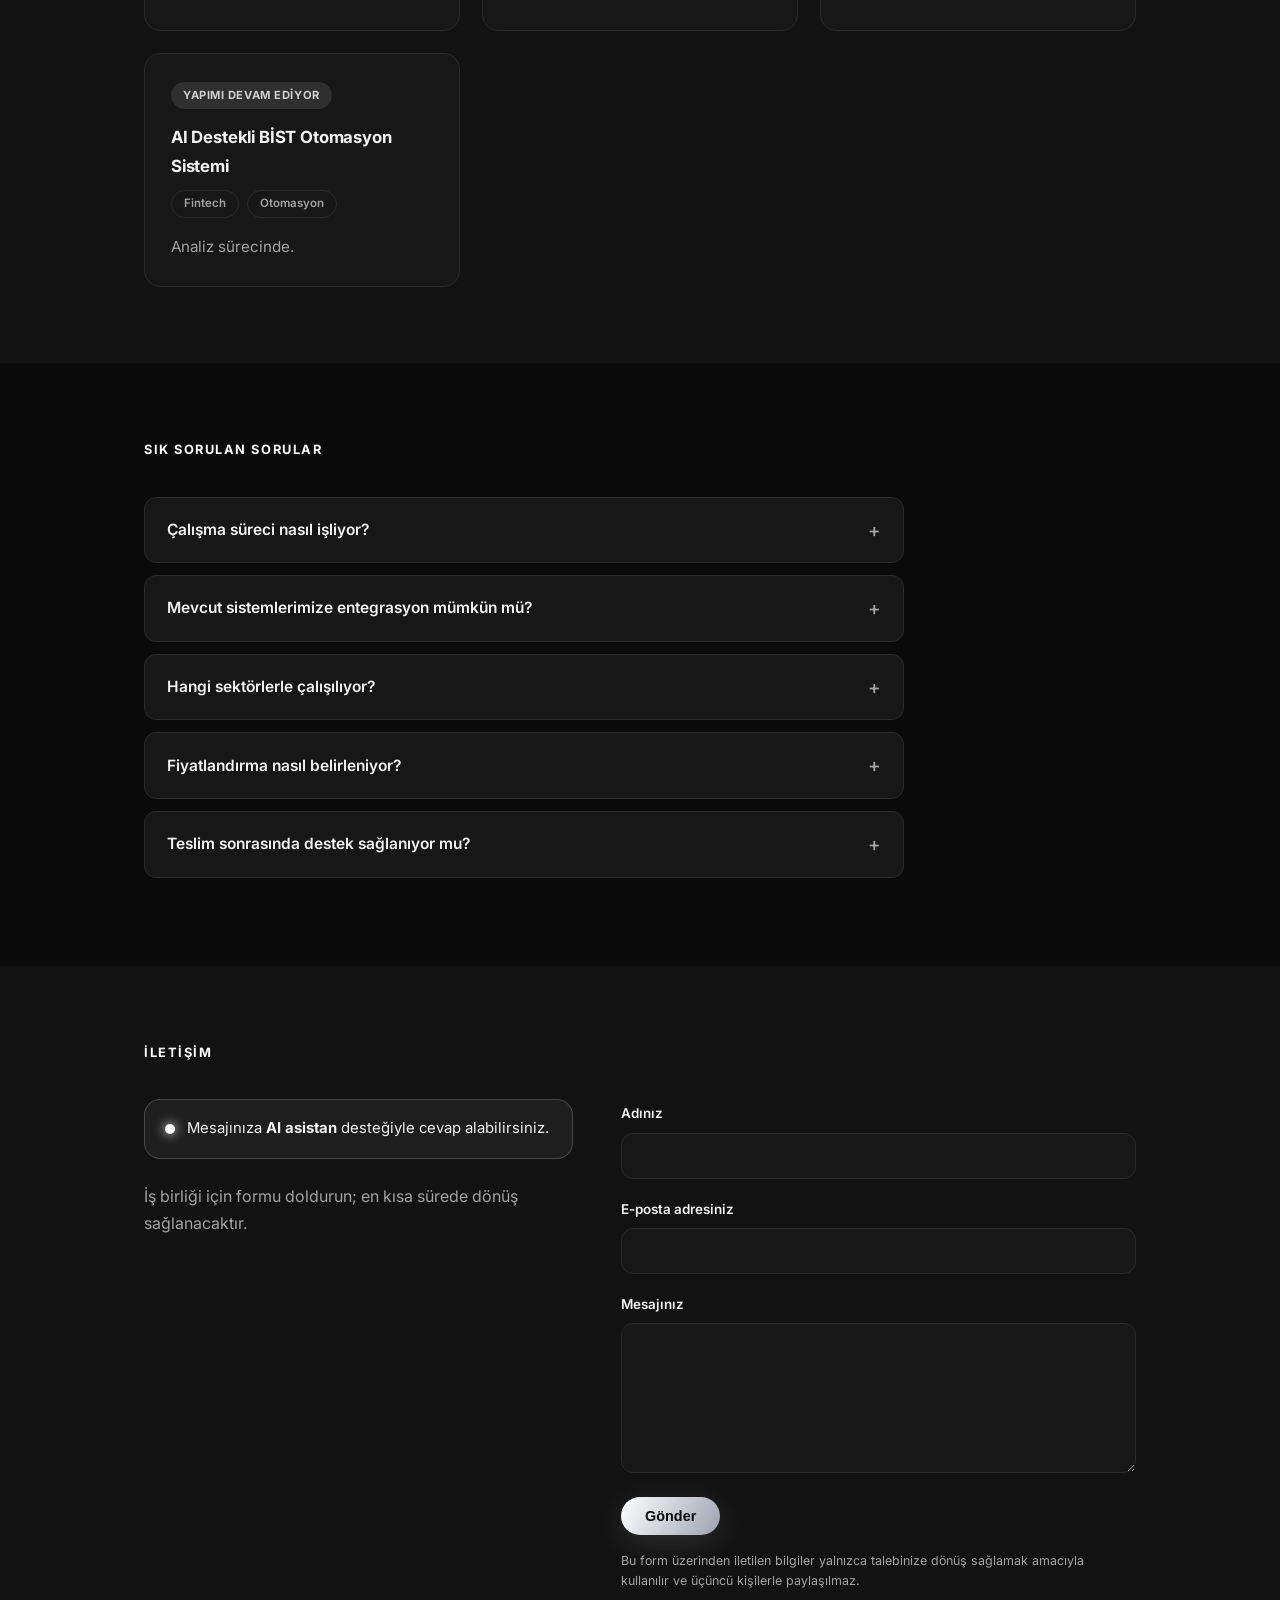
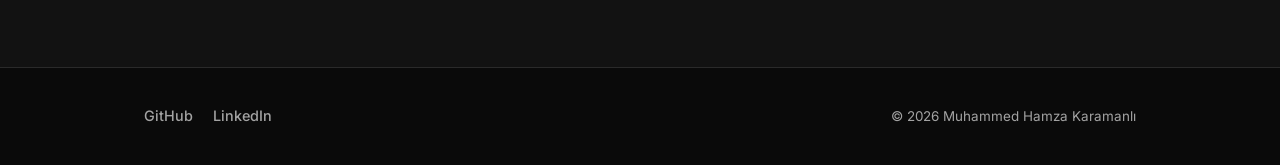
==== commit ee0cebb3: "Footer GitHub linki geri eklendi; görseller küçültüldü ve lazy loading eklendi Co-Authored-By: Claud" ====
--- a/index.html
+++ b/index.html
@@ -140,14 +140,14 @@
             <p class="desc">ÇankaYazılım takımıyla Maden Teknolojileri Yarışması için geliştirdiğimiz, maden sahalarındaki ağır ekipmanların telemetri verisini gerçek zamanlı izleyen, anomalileri tespit edip arızayı gerçekleşmeden önce tahmin eden yerli kestirimci bakım platformu. Hem işletme maliyetini hem de iş güvenliği riskini azaltmayı hedefliyor. Ticarileşme potansiyeli yüksek olan proje, kâr amacıyla çalışan sektöre yön vermeyi amaçlıyor.</p>
           </div>
           <div class="logo-row">
-            <img class="project-logo" src="assets/maden-proje-logo.jpg" alt="Proje logosu">
-            <img class="project-logo" src="assets/teknofest-logo.png" alt="TEKNOFEST logosu">
+            <img class="project-logo" src="assets/maden-proje-logo.jpg" alt="Proje logosu" loading="lazy" decoding="async">
+            <img class="project-logo" src="assets/teknofest-logo.png" alt="TEKNOFEST logosu" loading="lazy" decoding="async">
           </div>
         </div>
       </div>
 
       <div class="card reveal">
-        <img class="company-logo card-logo-top" src="assets/lenora-logo.png" alt="Lenora Bilişim logosu">
+        <img class="company-logo card-logo-top" src="assets/lenora-logo.png" alt="Lenora Bilişim logosu" loading="lazy" decoding="async">
         <h3>Lenora Bilişim — AI Destekli İnsan Kaynakları Uzmanı</h3>
         <div class="chips">
           <span class="chip">Spring Boot</span>
@@ -160,14 +160,14 @@
 
       <div class="card reveal">
         <div><span class="badge soft">Yapımı Devam Ediyor</span></div>
-        <img class="project-logo card-logo-top" src="assets/on-ekspertiz-logo.png" alt="Ön Ekspertiz logosu">
+        <img class="project-logo card-logo-top" src="assets/on-ekspertiz-logo.png" alt="Ön Ekspertiz logosu" loading="lazy" decoding="async">
         <h3>Ön Ekspertiz</h3>
         <p class="desc">Yapay zekâ destekli ön ekspertiz uygulaması.</p>
       </div>
 
       <div class="card reveal">
         <div><span class="badge soft">Yapımı Devam Ediyor</span></div>
-        <img class="project-logo card-logo-top" src="assets/safemeal-logo.png" alt="SafeMeal logosu">
+        <img class="project-logo card-logo-top" src="assets/safemeal-logo.png" alt="SafeMeal logosu" loading="lazy" decoding="async">
         <h3>SafeMeal</h3>
         <p class="desc">Gıda sektörü problemlerine çözüm getiren uygulama. Çok yakında.</p>
       </div>
@@ -252,6 +252,7 @@
 
 <footer>
   <div class="container">
+    <a href="https://github.com/krmnlhmza" target="_blank" rel="noopener">GitHub</a>
     <a href="https://www.linkedin.com/in/krmnlhmza" target="_blank" rel="noopener">LinkedIn</a>
     <span class="copy">© 2026 Muhammed Hamza Karamanlı</span>
   </div>
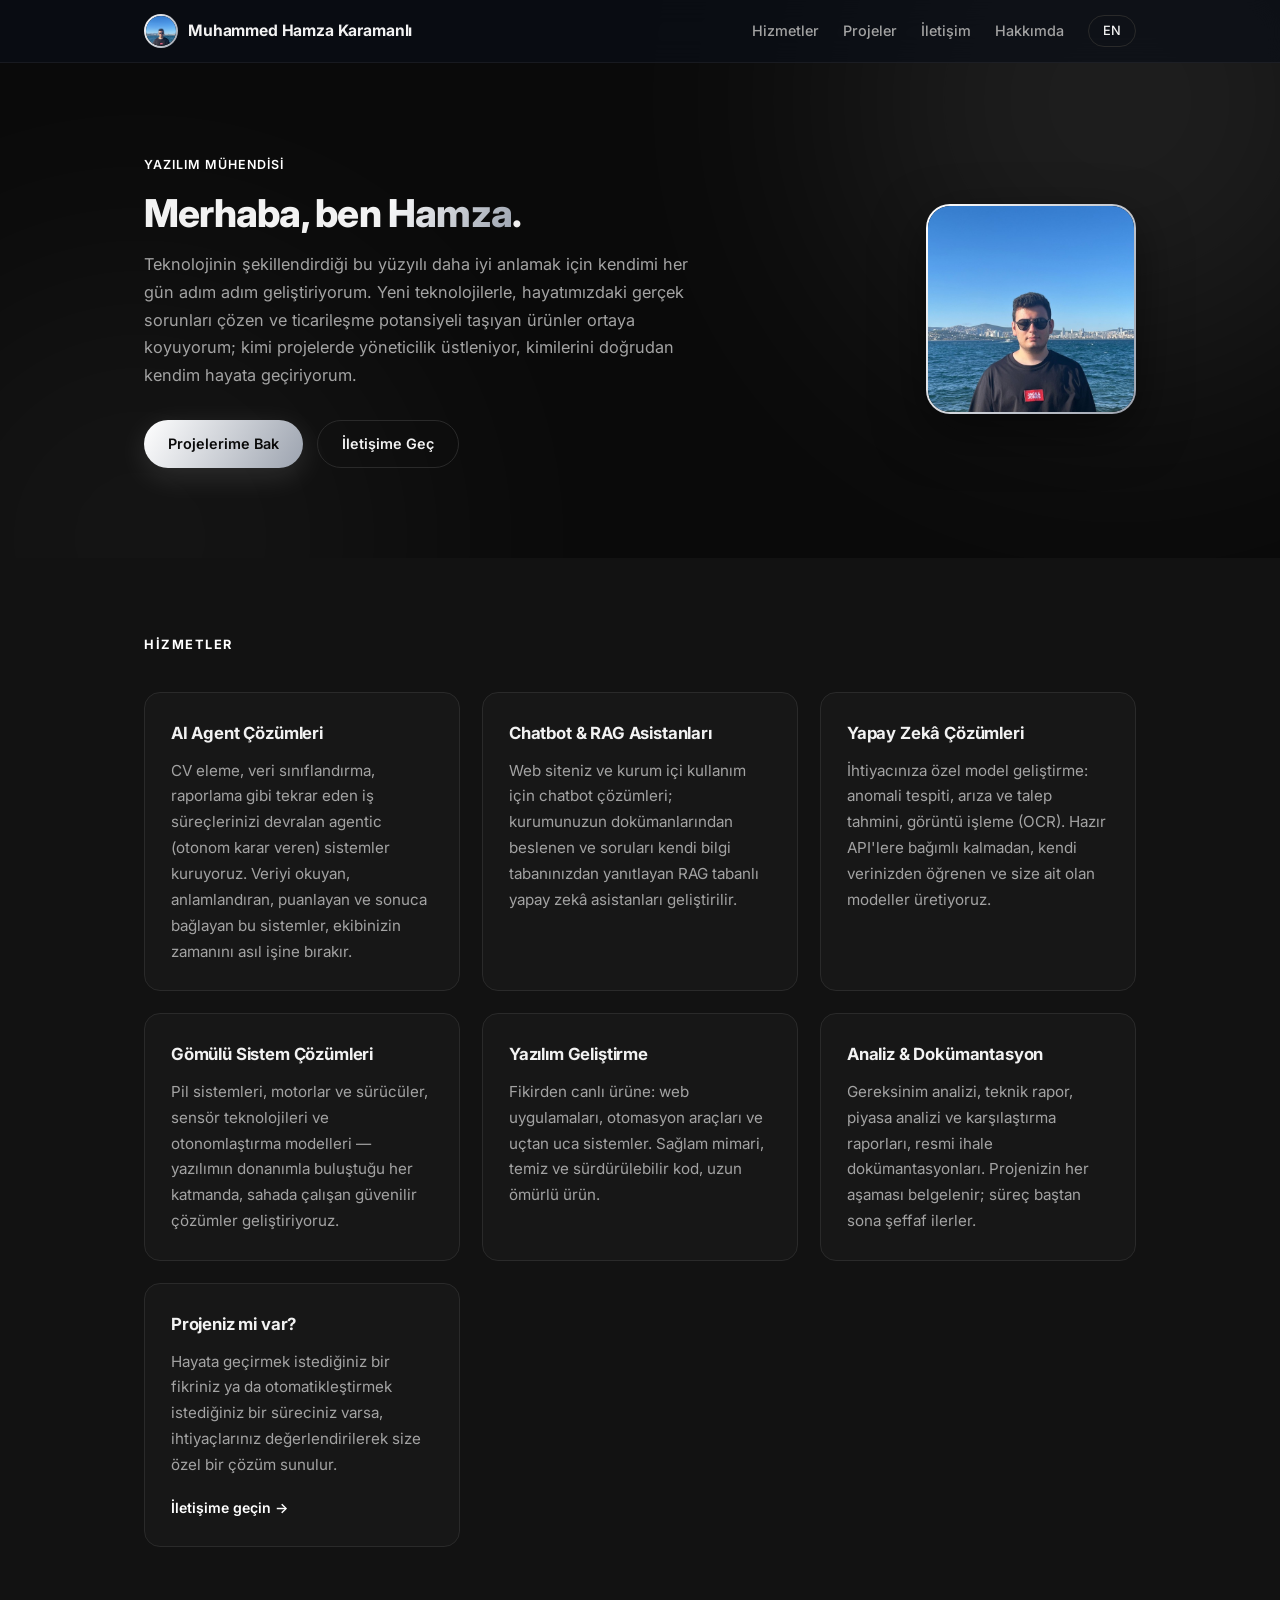
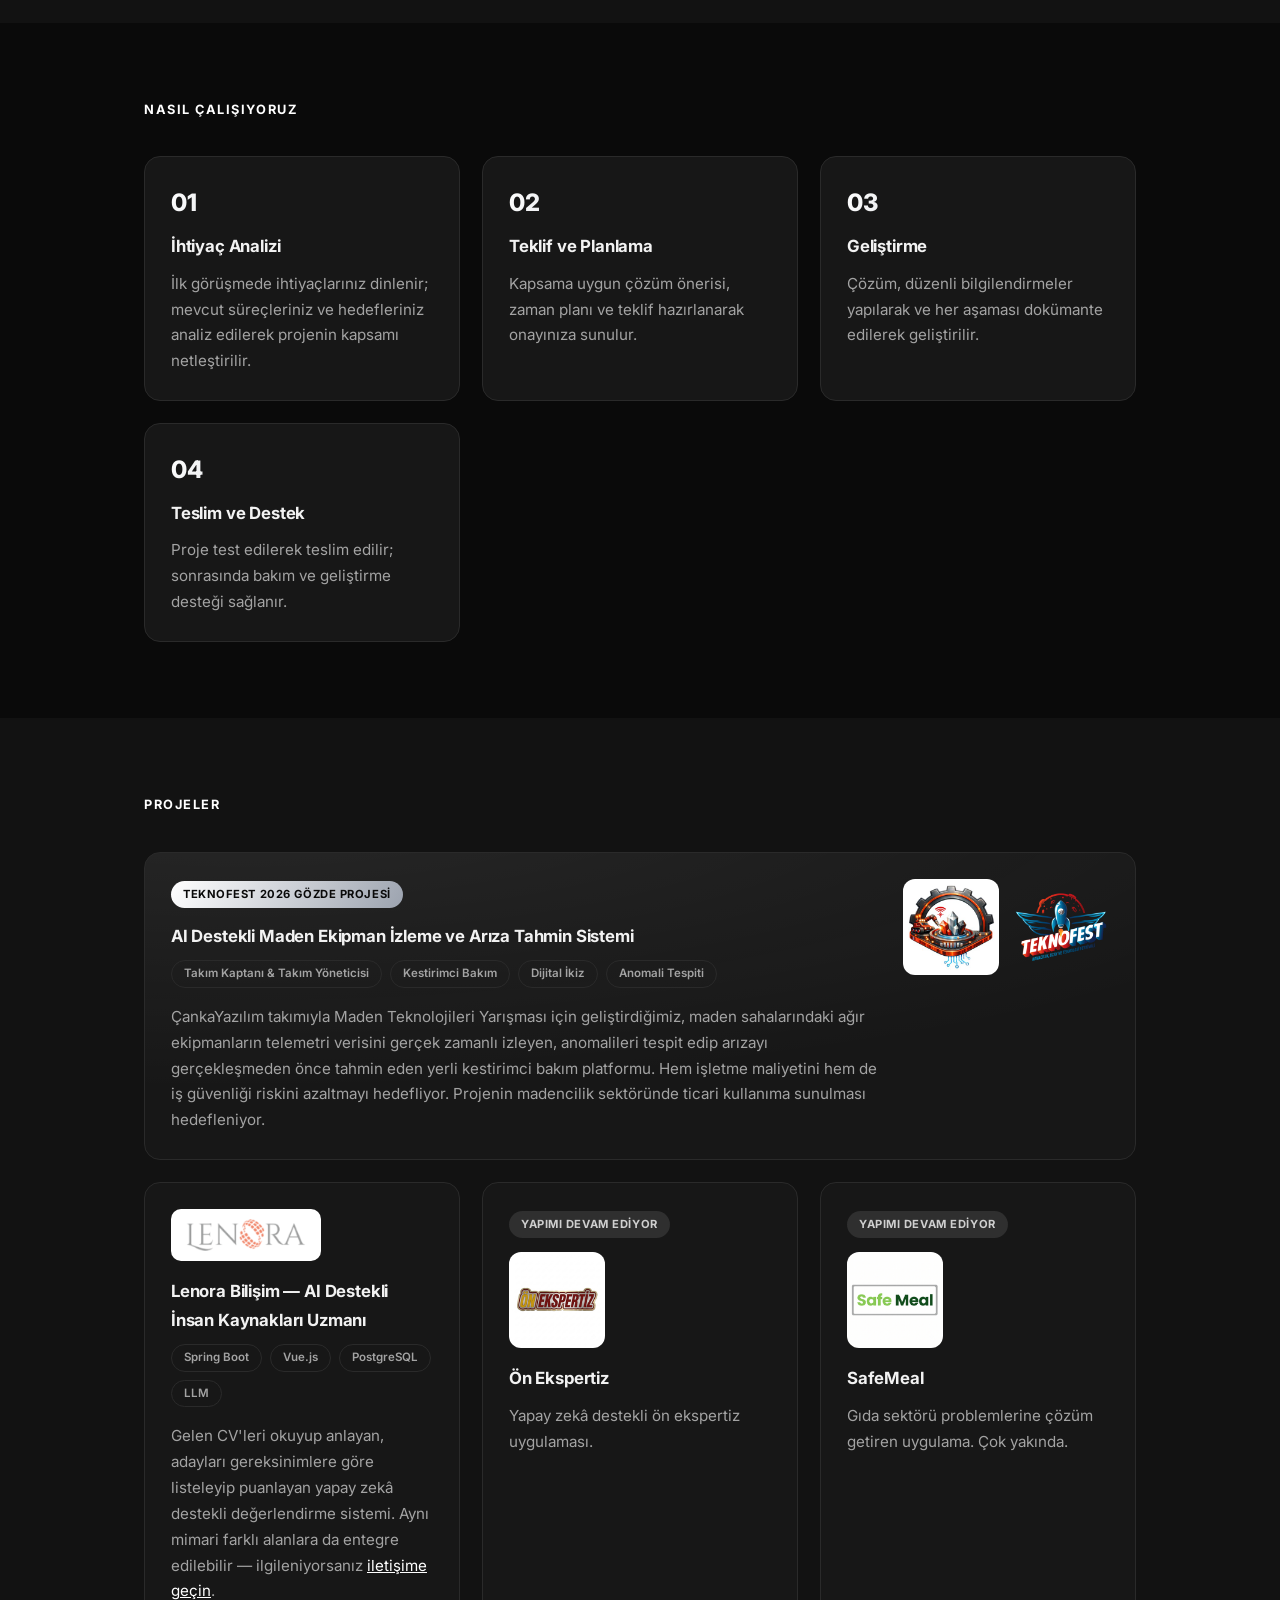
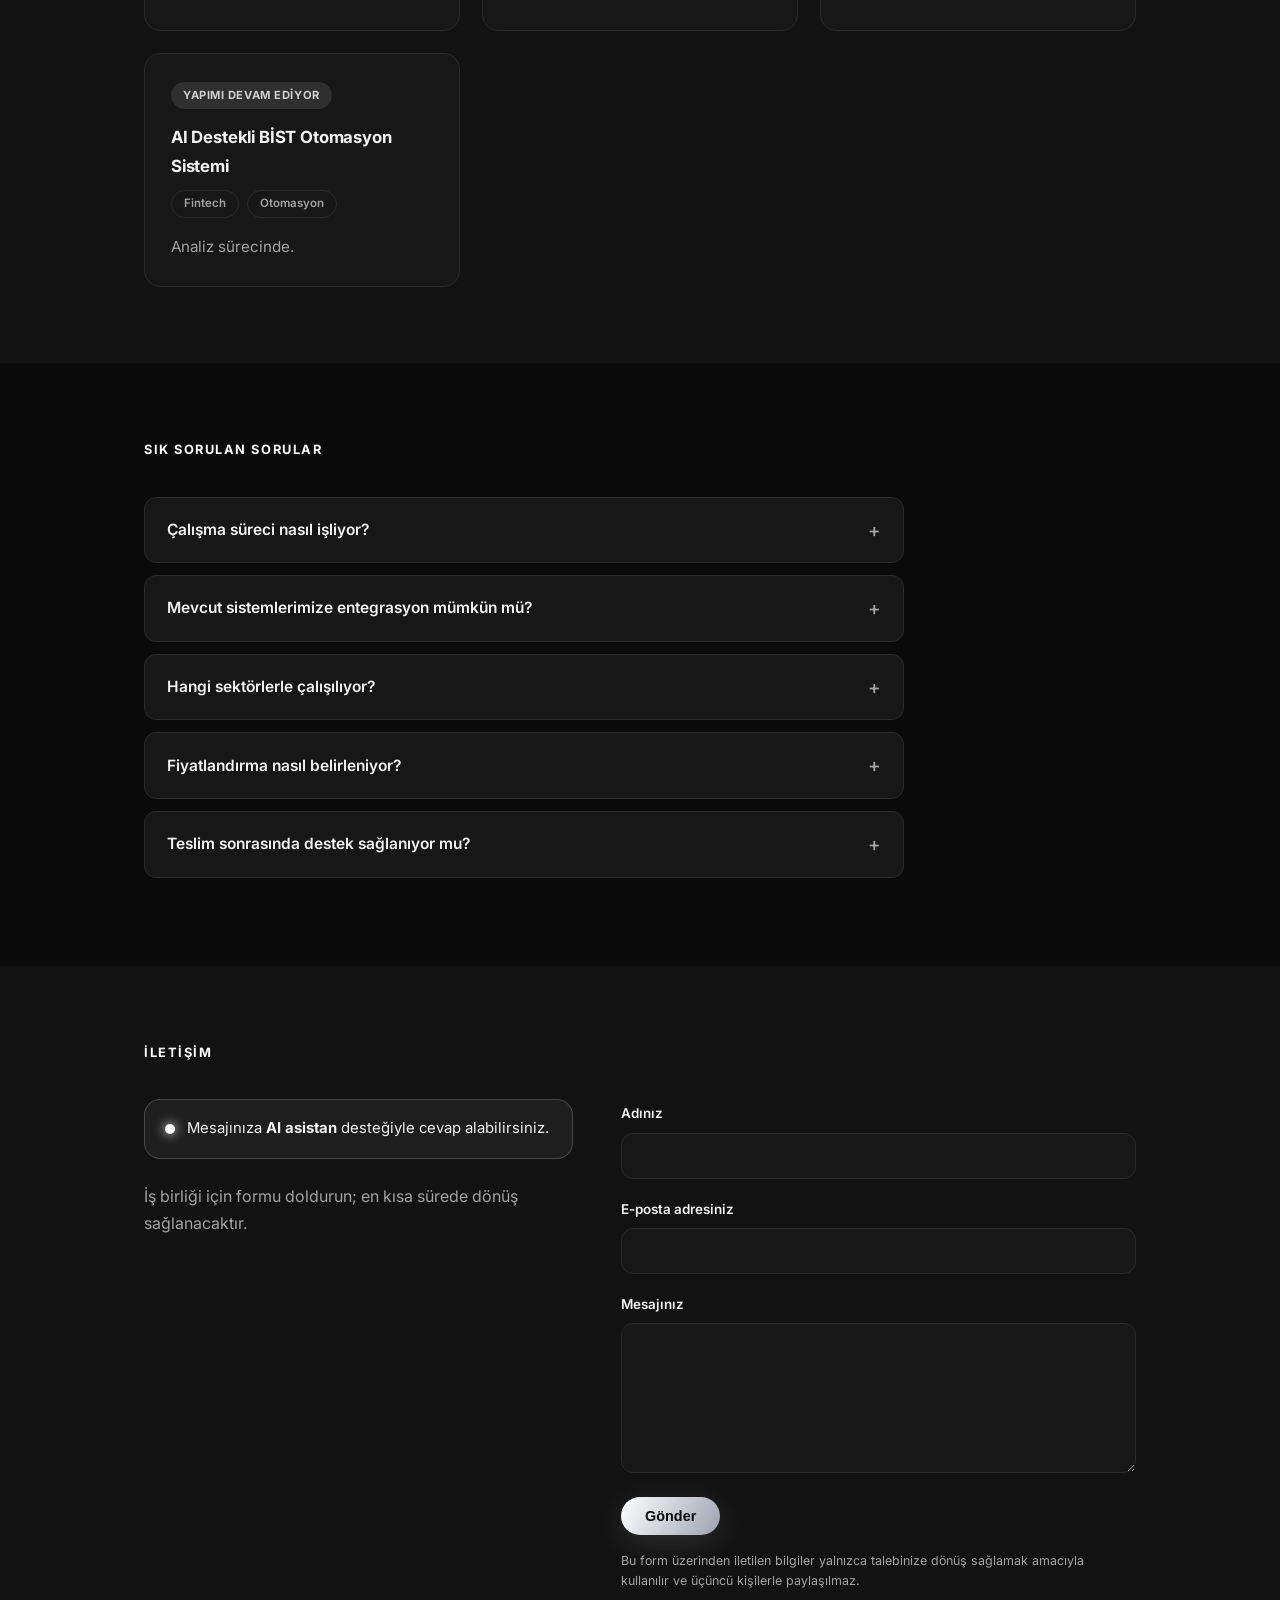
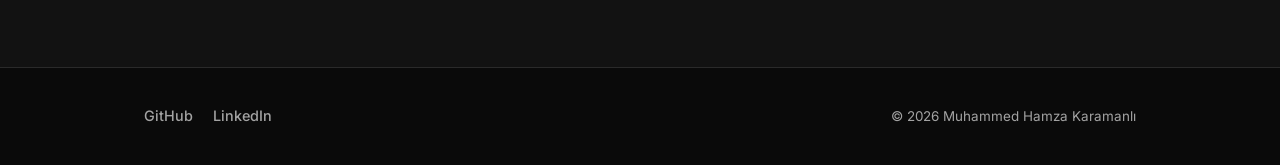
==== commit a1ca63ca: "TEKNOFEST açıklaması: madencilik sektöründe ticari kullanım hedefi Co-Authored-By: Claude Fable 5 <n" ====
--- a/index.html
+++ b/index.html
@@ -137,7 +137,7 @@
               <span class="chip">Dijital İkiz</span>
               <span class="chip">Anomali Tespiti</span>
             </div>
-            <p class="desc">ÇankaYazılım takımıyla Maden Teknolojileri Yarışması için geliştirdiğimiz, maden sahalarındaki ağır ekipmanların telemetri verisini gerçek zamanlı izleyen, anomalileri tespit edip arızayı gerçekleşmeden önce tahmin eden yerli kestirimci bakım platformu. Hem işletme maliyetini hem de iş güvenliği riskini azaltmayı hedefliyor. Ticarileşme potansiyeli yüksek olan proje, kâr amacıyla çalışan sektöre yön vermeyi amaçlıyor.</p>
+            <p class="desc">ÇankaYazılım takımıyla Maden Teknolojileri Yarışması için geliştirdiğimiz, maden sahalarındaki ağır ekipmanların telemetri verisini gerçek zamanlı izleyen, anomalileri tespit edip arızayı gerçekleşmeden önce tahmin eden yerli kestirimci bakım platformu. Hem işletme maliyetini hem de iş güvenliği riskini azaltmayı hedefliyor. Projenin madencilik sektöründe ticari kullanıma sunulması hedefleniyor.</p>
           </div>
           <div class="logo-row">
             <img class="project-logo" src="assets/maden-proje-logo.jpg" alt="Proje logosu" loading="lazy" decoding="async">
